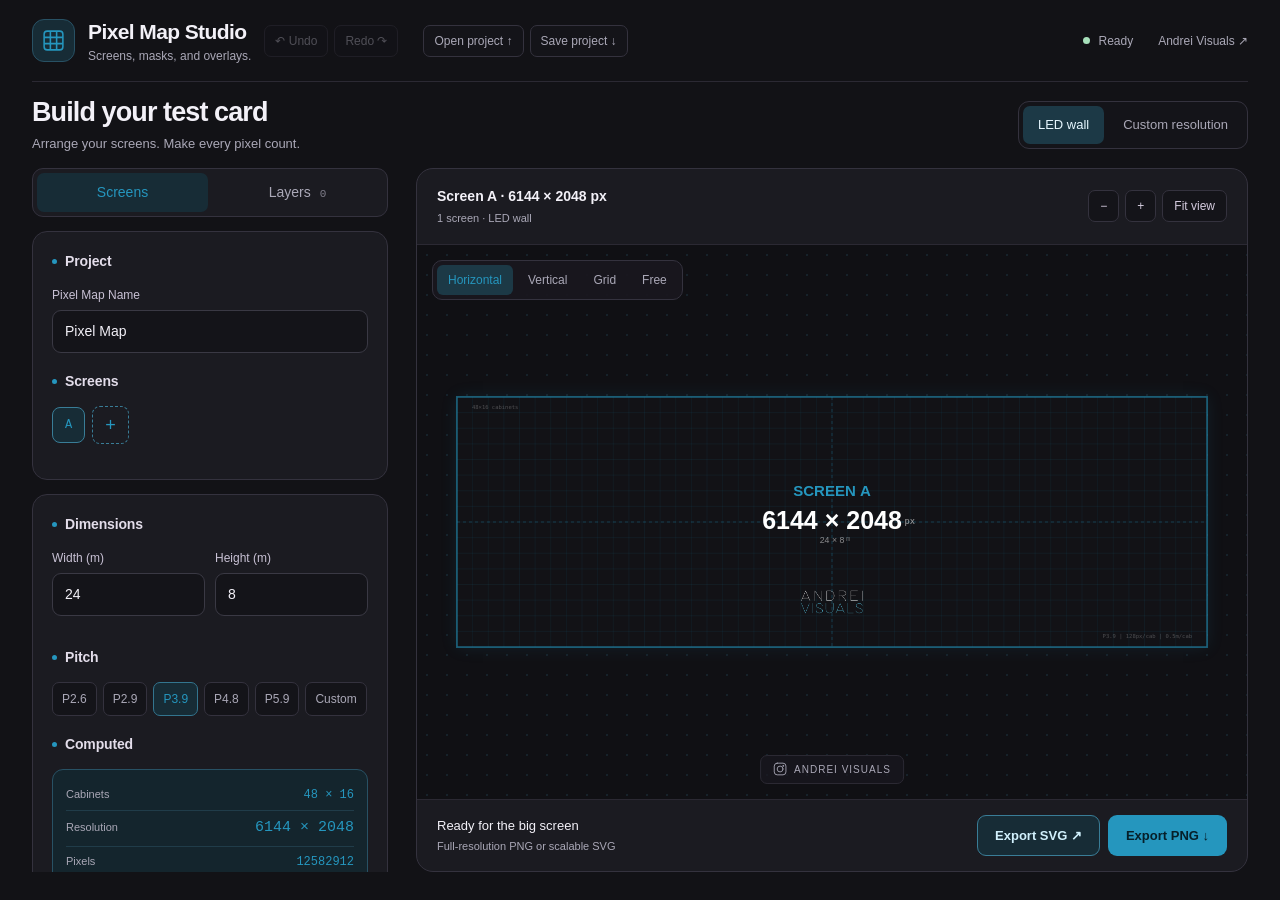
==== index.html @ 0f1ce31b "Publish Pixel Map Studio with overlays, undo, editable projects and mask controls" ====
<!DOCTYPE html>
<html lang="en">
<head>
<meta charset="UTF-8">
<meta name="viewport" content="width=device-width, initial-scale=1.0">
<meta name="color-scheme" content="dark">
<meta name="theme-color" content="#121216">
<meta name="description" content="Build LED-wall and custom-resolution pixel maps. Arrange screens and export full-resolution PNG and SVG test cards.">
<title>Pixel Map Studio</title>
<link rel="icon" type="image/svg+xml" href="data:image/svg+xml,%3Csvg xmlns='http://www.w3.org/2000/svg' viewBox='0 0 32 32'%3E%3Crect width='32' height='32' rx='6' fill='%230a0a12'/%3E%3Crect x='1' y='1' width='30' height='30' rx='5' fill='none' stroke='%232596be' stroke-width='1.5'/%3E%3Ctext x='16' y='21' text-anchor='middle' font-family='sans-serif' font-weight='700' font-size='14' fill='%232596be'%3EPM%3C/text%3E%3C/svg%3E">
<style>
:root{color-scheme:dark;--ink-0:#121216;--ink-1:#121216;--ink-2:#1b1b21;--ink-3:#141419;--ink-4:#26232e;--line:#34323e;--line-soft:#2b2933;--text-1:#f3f1f8;--text-2:#aaa8b7;--text-3:#8e899d;--accent:#2596be;--accent-dim:#397d97;--accent-glow:#172c36;--danger:#ffacae;--grid-line:#ffffff04;--ok:#a7e0bb;--warn:#ffbf9b;--sans:-apple-system,BlinkMacSystemFont,'Segoe UI',sans-serif;--mono:'SFMono-Regular',Consolas,'Liberation Mono',monospace;--r:9px;--text-muted:var(--text-2)}
*{margin:0;padding:0;box-sizing:border-box}body{background:var(--ink-1);color:var(--text-1);font:14px/1.5 var(--sans);height:100dvh;overflow:hidden}button,input,select{font:inherit}button{cursor:pointer}button,input,select{min-width:0;-webkit-tap-highlight-color:transparent}button:focus-visible,input:focus-visible,select:focus-visible,[role=button]:focus-visible,summary:focus-visible{outline:2px solid var(--accent);outline-offset:3px}input::placeholder{color:var(--text-3)}button{transition:background .15s,border-color .15s,color .15s}button:disabled{opacity:.4;cursor:not-allowed}
.app{max-width:1800px;margin:auto;display:grid;grid-template-columns:360px minmax(0,1fr);grid-template-rows:82px 86px minmax(0,1fr);height:100dvh;padding:0 32px 28px;gap:0 24px}.header{grid-column:1/-1;display:flex;align-items:center;gap:13px;border-bottom:1px solid var(--line-soft)}.header-icon{width:43px;height:43px;display:grid;place-items:center;border:1px solid #285164;border-radius:12px;background:var(--accent-glow);color:var(--accent)}.header-icon svg{width:25px;height:25px;fill:none;stroke:currentColor;stroke-width:1.5}.brand-name{font-size:21px;font-weight:650;letter-spacing:-.6px}.brand-caption{color:var(--text-2);font-size:12px}.status{display:flex;align-items:center;gap:8px;color:var(--text-2);font-size:12px;margin-left:auto}.led{width:7px;height:7px;border-radius:50%;background:var(--ok)}.status.busy .led{background:var(--warn)}.header-credit{color:var(--text-2);text-decoration:none;font-size:12px;margin-left:18px}.header-credit:hover{color:var(--accent)}
.page-heading{grid-column:1/-1;display:flex;align-items:center;justify-content:space-between;gap:20px}.page-heading h1{font-size:27px;font-weight:600;letter-spacing:-.9px;line-height:1.25;margin-bottom:4px}.page-heading p{color:var(--text-2);font-size:13px}.mode-tabs{display:flex;gap:4px;background:var(--ink-3);padding:4px;border:1px solid var(--line);border-radius:11px;flex-shrink:0}.mode-tab{border:0;border-radius:7px;padding:9px 15px;background:transparent;color:var(--text-2);font-size:13px}.mode-tab.active{background:#1c3946;color:#e6f7ff}.mode-tab:hover{color:var(--text-1)}
.controls{overflow:auto;min-height:0;scrollbar-width:thin;scrollbar-color:#285164 transparent;padding-right:4px}.control-card{background:var(--ink-2);border:1px solid var(--line);border-radius:15px;padding:19px;margin-bottom:14px}.section-title{font-size:14px;font-weight:600;letter-spacing:-.15px;margin-bottom:14px;color:#e3ddea;display:flex;align-items:center;gap:8px}.section-title::before{content:'';width:5px;height:5px;background:var(--accent);border-radius:50%}.control-card .section-title:not(:first-child){margin-top:18px}.divider{height:1px;background:var(--line-soft);margin:18px 0}.control-details{padding:0;overflow:hidden}.control-details summary{list-style:none;cursor:pointer;padding:17px 19px;display:flex;align-items:center;justify-content:space-between;gap:8px}.control-details summary::-webkit-details-marker{display:none}.control-details summary::after{content:'+';font-size:18px;color:var(--accent)}.control-details[open] summary::after{content:'−'}.control-details summary .section-title{margin:0}.detail-caption{display:block;font-size:11px;color:var(--text-2);font-weight:400;margin-top:4px}.detail-content{border-top:1px solid var(--line-soft);padding:18px 19px 8px}.form-group{margin-bottom:13px}.form-group label{display:block;font-size:12px;color:#c8c1d4;margin-bottom:6px}.form-row{display:grid;grid-template-columns:minmax(0,1fr) minmax(0,1fr);gap:10px}.form-row-3{display:grid;grid-template-columns:repeat(3,minmax(0,1fr));gap:8px}input,select{width:100%;padding:10px 12px;border:1px solid #3a3944;border-radius:var(--r);background:var(--ink-3);color:var(--text-1);outline:none;font-size:14px;user-select:text}input:hover,select:hover{border-color:#666070}input:focus,select:focus{border-color:var(--accent)}select{cursor:pointer}.pitch-presets{display:flex;flex-wrap:wrap;gap:6px;margin-bottom:13px}.pitch-btn{border:1px solid var(--line);background:var(--ink-3);color:var(--text-2);border-radius:7px;padding:7px 9px;font-size:12px}.pitch-btn.active{border-color:#33758f;background:var(--accent-glow);color:var(--accent)}.pitch-btn:hover{border-color:var(--accent-dim);color:var(--text-1)}.computed-values{background:#14252d;border:1px solid #285164;border-radius:11px;padding:10px 13px}.computed-row{display:flex;justify-content:space-between;gap:12px;padding:6px 0;align-items:baseline}.computed-row+.computed-row{border-top:1px solid #203c49}.computed-label{font-size:11px;color:var(--text-2)}.computed-value{font-family:var(--mono);font-size:12px;color:var(--accent);text-align:right;overflow-wrap:anywhere}.computed-row:nth-child(2) .computed-value{font-size:15px}
.screen-tabs{display:flex;flex-wrap:wrap;gap:7px;align-items:center;margin-bottom:16px}.screen-tab{display:flex;align-items:center;gap:10px;padding:8px 12px;background:var(--ink-3);border:1px solid var(--line);border-radius:8px;font-family:var(--mono);font-size:12px;color:var(--text-2);cursor:pointer}.screen-tab.active{background:var(--accent-glow);border-color:var(--accent-dim);color:var(--accent)}.screen-tab .tc{font-size:17px;color:var(--text-3);line-height:1;padding:0 2px}.screen-tab .tc:hover{color:var(--danger)}.add-btn{padding:9px 12px;line-height:1;border:1px dashed #397d97;border-radius:8px;background:transparent;color:var(--accent);font-size:18px}.add-btn:hover{background:var(--accent-glow)}.color-row{display:flex;gap:10px;align-items:center}.color-swatch{width:34px;height:34px;border:1px solid #397d97;border-radius:8px;cursor:pointer}.color-hex{font-family:var(--mono);font-size:12px;color:var(--text-2);padding:6px 10px;border:1px solid var(--line);border-radius:7px;cursor:pointer;background:var(--ink-3)}.color-swatch:hover,.color-hex:hover{border-color:var(--accent)}.cb{display:flex;gap:9px;align-items:center;margin-bottom:12px}.cb input[type=checkbox]{width:16px;height:16px;accent-color:var(--accent);cursor:pointer}.cb label,.cb span{font-size:13px;color:#d6cedf;cursor:pointer}.slider-row{display:flex;align-items:center;gap:10px;margin-bottom:14px}.slider-row label{font-size:11px;color:var(--text-2);min-width:70px;white-space:nowrap}.slider-row input[type=range]{flex:1;height:18px;padding:0;background:transparent;appearance:none;border:0;cursor:pointer;min-width:0;accent-color:var(--accent)}.slider-row input[type=range]::-webkit-slider-runnable-track{height:4px;background:#285164;border-radius:4px}.slider-row input[type=range]::-webkit-slider-thumb{appearance:none;width:14px;height:14px;border-radius:50%;background:var(--accent);margin-top:-5px}.slider-row input[type=range]::-moz-range-track{height:4px;background:#285164}.slider-row input[type=range]::-moz-range-thumb{border:0;background:var(--accent);width:14px;height:14px}.sv{font-family:var(--mono);color:var(--accent);font-size:11px;min-width:35px;text-align:right}.brand-toggle{display:flex;gap:3px;padding:4px;background:var(--ink-3);border:1px solid var(--line);border-radius:9px;margin-bottom:14px}.brand-toggle button{flex:1;border:0;border-radius:6px;padding:7px;background:transparent;color:var(--text-2);font-size:12px}.brand-toggle button.active{color:var(--accent);background:#1c3946}.logo-area{cursor:pointer;background:var(--ink-3);border:1px dashed #397d97;border-radius:10px;padding:18px;margin-bottom:10px;text-align:center}.logo-area:hover{border-color:var(--accent)}.logo-area.has{border-style:solid;padding:10px}.logo-area .prompt{color:var(--text-2);font-size:12px}.logo-area strong{color:var(--accent)}.logo-prev{display:flex;align-items:center;gap:10px}.logo-prev img{max-width:74px;max-height:40px;object-fit:contain;padding:4px;background:#182d36;border-radius:5px}.logo-prev .info{min-width:0;flex:1;text-align:left}.logo-prev .nm{font-size:11px;white-space:nowrap;overflow:hidden;text-overflow:ellipsis}.rm-btn{background:transparent;border:1px solid #60404c;border-radius:6px;color:var(--danger);padding:4px 8px}.btn-row{display:flex;gap:8px}.btn{display:inline-flex;align-items:center;justify-content:center;gap:8px;border:1px solid transparent;border-radius:9px;padding:10px 17px;font-size:13px;font-weight:600}.btn-p{background:var(--accent);color:#061f29}.btn-p:hover{background:#59b9dc}.btn-s{border-color:#397d97;color:#d1f0fc;background:#172c36}.btn-s:hover{border-color:var(--accent);background:#1e4150}
.workspace{min-width:0;min-height:0;display:grid;grid-template-rows:auto minmax(0,1fr) auto;background:var(--ink-2);border:1px solid var(--line);border-radius:17px;overflow:hidden}.workspace-top{padding:17px 20px;border-bottom:1px solid var(--line-soft);display:flex;align-items:center;justify-content:space-between;gap:12px}.workspace-title{font-size:14px;font-weight:600}.workspace-caption{font-size:11px;color:var(--text-2);margin-top:3px}.workspace-top .canvas-toolbar{display:flex;gap:6px}.canvas-toolbar button{border:1px solid var(--line);color:#d5ccdf;background:var(--ink-3);border-radius:7px;padding:6px 11px;font-size:12px;height:32px}.canvas-toolbar button:hover{border-color:var(--accent-dim);color:var(--accent)}.canvas-area{position:relative;overflow:hidden;background:#101014;min-height:0}.canvas-area::before{content:'';position:absolute;inset:0;background-image:radial-gradient(#2750634a .8px,transparent .8px);background-size:20px 20px;pointer-events:none}.canvas-area canvas{position:absolute;top:0;left:0}.layout-select{position:absolute;top:15px;left:15px;z-index:10;display:flex;gap:4px;padding:4px;background:#19171fed;border:1px solid var(--line);border-radius:10px}.layout-btn{border:0;border-radius:6px;padding:6px 11px;color:var(--text-2);background:transparent;font-size:12px;white-space:nowrap}.layout-btn.active{background:#1c3946;color:var(--accent)}.layout-btn:hover{color:var(--text-1)}.snap-row{position:absolute;top:66px;left:15px;right:15px;z-index:10;display:flex;align-items:center;gap:8px}.snap-btn{background:#182d36;border:1px solid #33758f}.snap-hint{font-size:10px;color:var(--text-2);background:#19171fde;padding:6px 9px;border:1px solid var(--line-soft);border-radius:6px}.screen-highlight{position:absolute;pointer-events:none;opacity:0;z-index:5;box-shadow:0 0 0 1px #2596be88,0 0 16px #2596be20}.screen-highlight.visible{opacity:1}.footer-credit{position:absolute;bottom:15px;left:50%;transform:translateX(-50%);display:flex;align-items:center;gap:7px;z-index:10;text-decoration:none;font-size:10px;letter-spacing:1px;color:var(--text-2);padding:6px 12px;background:#19171fbf;border:1px solid var(--line-soft);border-radius:7px;white-space:nowrap}.footer-credit:hover{color:var(--accent)}.workspace-bottom{border-top:1px solid var(--line-soft);padding:15px 20px;display:flex;justify-content:space-between;align-items:center;gap:15px}.export-label{font-size:13px;font-weight:500}.export-hint{font-size:11px;color:var(--text-2);margin-top:3px}.export-buttons{display:flex;gap:8px;flex-shrink:0}.toast{position:fixed;bottom:24px;left:50%;transform:translate(-50%,12px);background:#18343f;border:1px solid #397d97;color:var(--text-1);border-radius:10px;padding:12px 20px;opacity:0;pointer-events:none;z-index:200;font-size:13px;transition:opacity .2s,transform .2s}.toast.show{opacity:1;transform:translate(-50%,0)}
.cpicker-overlay{position:fixed;inset:0;z-index:999}.cpicker-popup{position:fixed;z-index:1000;width:244px;background:var(--ink-2);border:1px solid #397d97;border-radius:14px;padding:14px;box-shadow:0 16px 48px #0009}.cpicker-sv{width:212px;height:160px;position:relative;cursor:crosshair;margin-bottom:10px;border-radius:7px;overflow:hidden}.cpicker-sv-thumb{width:14px;height:14px;border-radius:50%;border:2px solid white;position:absolute;pointer-events:none;transform:translate(-50%,-50%);box-shadow:0 0 4px #0009}.cpicker-hue{width:212px;height:14px;position:relative;cursor:crosshair;margin-bottom:12px}.cpicker-hue-thumb{width:6px;height:18px;border-radius:3px;border:2px solid white;position:absolute;top:-2px;pointer-events:none;transform:translateX(-50%)}.cpicker-bottom{display:flex;gap:8px;align-items:center}.cpicker-preview{width:30px;height:30px;border-radius:7px;border:1px solid var(--line)}.cpicker-input{flex:1;font-family:var(--mono);font-size:12px;text-transform:uppercase}.cpicker-presets{display:flex;flex-wrap:wrap;gap:5px;margin-top:12px}.cpicker-ps{width:22px;height:22px;border-radius:5px;border:1px solid #ffffff20;cursor:pointer}.cpicker-ps:hover{outline:1px solid white}
@media(min-width:1500px){.app{grid-template-columns:390px minmax(0,1fr);gap:0 28px;padding:0 40px 32px}.control-card{padding:22px}.control-details{padding:0}.detail-content{padding:20px 22px 10px}.control-details summary{padding:18px 22px}}
@media(max-width:1050px){.app{padding:0 20px 20px;gap:0 18px;grid-template-columns:320px minmax(0,1fr)}.page-heading h1{font-size:24px}.page-heading p{font-size:12px}.header-credit{display:none}.workspace-bottom{flex-wrap:wrap}.export-buttons{width:100%}.export-buttons button{flex:1}.snap-hint{display:none}.layout-btn{padding:6px 9px;font-size:11px}.workspace-top{padding:15px}.workspace-caption{font-size:10px}.control-card{padding:16px}.control-details{padding:0}}
@media(max-width:760px){body{height:auto;overflow:auto}.app{height:auto;display:flex;flex-direction:column;padding:0 16px 22px;gap:18px}.header{min-height:78px;gap:11px}.brand-name{font-size:18px}.brand-caption{font-size:11px}.status{font-size:11px}.page-heading{align-items:flex-start;flex-direction:column;gap:16px}.page-heading h1{font-size:26px}.mode-tabs{width:100%}.mode-tab{flex:1;font-size:13px}.workspace{order:2;min-height:450px;grid-template-rows:auto 320px auto}.controls{order:3;overflow:visible;padding:0}.workspace-top{flex-wrap:wrap;gap:10px}.workspace-bottom{padding:14px;gap:10px}.workspace-caption{font-size:11px}.workspace-top .canvas-toolbar{margin-left:auto}.canvas-toolbar button{padding:5px 9px}.layout-select{left:10px;top:10px;max-width:calc(100% - 20px)}.layout-btn{padding:6px 10px}.snap-row{top:60px;left:10px}.footer-credit{font-size:9px;bottom:10px}.control-card{padding:20px}.control-details{padding:0}.detail-content{padding:18px 20px 8px}.control-details summary{padding:17px 20px}.export-label{font-size:12px}.export-hint{font-size:10px}.btn{font-size:12px;padding:10px 12px}}
@media(max-width:360px){.app{padding:0 10px 18px}.brand-name{font-size:16px}.status{font-size:10px}.layout-btn{padding:6px 7px}.workspace-top{padding:12px}.workspace-title{font-size:13px}.canvas-toolbar button{font-size:11px}.control-card{padding:17px}.control-details{padding:0}}
@media(prefers-reduced-motion:reduce){*{transition:none!important;animation:none!important}}

</style>
<link rel="stylesheet" href="studio.css">
</head>
<body>
<div class="app">
  <header class="header">
    <div class="header-icon" aria-hidden="true"><svg viewBox="0 0 24 24"><rect x="3" y="3" width="18" height="18" rx="3"/><path d="M9 3v18M15 3v18M3 9h18M3 15h18"/></svg></div>
    <div><div class="brand-name">Pixel Map Studio</div><div class="brand-caption">Screens, masks, and overlays.</div></div>
    <div class="status" id="sysStatus" role="status"><span class="led"></span><span id="sysStatusLabel">Ready</span></div>
    <a class="header-credit" href="https://www.instagram.com/andreivisuals/" target="_blank" rel="noopener">Andrei Visuals ↗</a>
  </header>
  <div class="page-heading">
    <div><h1>Build your test card</h1><p>Arrange your screens. Make every pixel count.</p></div>
    <div class="mode-tabs" aria-label="Map type">
      <button class="mode-tab active" id="modeLED" onclick="setMode('led')" aria-pressed="true">LED wall</button>
      <button class="mode-tab" id="modeCustom" onclick="setMode('custom')" aria-pressed="false">Custom resolution</button>
    </div>
  </div>
  <aside class="controls" aria-label="Design controls">
    <div class="edit-tabs" aria-label="Editing tools"><button id="editScreens" class="active" onclick="setEditor('screens')" aria-pressed="true">Screens</button><button id="editLayers" onclick="setEditor('layers')" aria-pressed="false">Layers <span id="layerCount">0</span></button></div>
    <div id="panel" aria-label="Screen settings"></div>
    <div id="layerPanel" hidden aria-label="Layer settings"></div>
  </aside>
  <section class="workspace" aria-label="Pixel map preview">
    <div class="workspace-top">
      <div><div class="workspace-title" id="workspaceTitle">Live preview</div><div class="workspace-caption" id="workspaceCount">1 screen · LED wall</div></div>
      <div class="canvas-toolbar" aria-label="Preview zoom">
        <button onclick="zoomOut()" aria-label="Zoom out">−</button><button onclick="zoomIn()" aria-label="Zoom in">+</button><button onclick="zoomFit()">Fit view</button>
      </div>
    </div>
  <div class="canvas-area" id="canvasArea">
    <div class="layout-select" id="ledLayoutSelect">
      <button class="layout-btn active" data-layout="horizontal" onclick="autoLayout('horizontal')">Horizontal</button>
      <button class="layout-btn" data-layout="vertical" onclick="autoLayout('vertical')">Vertical</button>
      <button class="layout-btn" data-layout="grid" onclick="autoLayout('grid')">Grid</button>
      <button class="layout-btn" data-layout="free" onclick="setFreeLayout()">Free</button>
    </div>
    <div class="layout-select" id="customLayoutSelect" style="display:none">
      <button class="layout-btn active" data-clayout="auto" onclick="cSetLayout('auto')">Auto</button>
      <button class="layout-btn" data-clayout="free" onclick="cSetLayout('free')">Free</button>
    </div>
    <div class="snap-row" id="snapRow" style="display:none">
      <button class="layout-btn snap-btn active" id="snapBtn" onclick="toggleSnap()" title="Snap to 0.5m grid (hold Shift to temporarily enable/disable)">Snap On</button>
      <span class="snap-hint" id="snapHint">Hold Shift to toggle snap | Right-drag to rotate (Shift: snap 45°)</span>
    </div>
    <canvas id="mainCanvas" aria-label="Pixel map workspace"></canvas>
    <div class="screen-highlight" id="screenHL"></div><div class="layer-highlight" id="layerHL" hidden></div>
    <a class="footer-credit" href="https://www.instagram.com/andreivisuals/" target="_blank" rel="noopener">
      <svg width="14" height="14" viewBox="0 0 24 24" fill="none" stroke="currentColor" stroke-width="1.5" stroke-linecap="round" stroke-linejoin="round"><rect x="2" y="2" width="20" height="20" rx="5"/><circle cx="12" cy="12" r="5"/><circle cx="17.5" cy="6.5" r="1.5" fill="currentColor" stroke="none"/></svg>
      ANDREI VISUALS
    </a>
  </div>
    <div class="workspace-bottom">
      <div><div class="export-label">Ready for the big screen</div><div class="export-hint">Full-resolution PNG or scalable SVG</div></div>
      <div class="export-buttons"><button class="btn btn-s" onclick="appMode==='led'?exportSVG():cExportSVG()">Export SVG ↗</button><button class="btn btn-p" onclick="appMode==='led'?exportPNG():cExportPNG()">Export PNG ↓</button></div>
    </div>
  </section>
</div>
<div class="toast" role="status" id="toast"></div>

<script>
const LABELS='ABCDEFGHIJKLMNOPQRSTUVWXYZ';
const DEFAULT_LOGO_URL='images/logo.png';
const PP={'2.6':{res:192,cab:.5},'2.9':{res:168,cab:.5},'3.9':{res:128,cab:.5},'4.8':{res:104,cab:.5},'5.9':{res:84,cab:.5}};

let appMode='led'; // 'led' or 'custom'
let pixelMapName='Pixel Map';
let defaultLogoImg=null;
// Preload default logo
let defaultLogoDataURL=null;
let logoLoaded=false;
(function(){
  const img=new Image();
  img.onload=function(){
    defaultLogoImg=img;
    logoLoaded=true;
    // Convert to dataURL for SVG export
    if(DEFAULT_LOGO_URL.startsWith('data:image/'))defaultLogoDataURL=DEFAULT_LOGO_URL;
    else{const c=document.createElement('canvas');
      c.width=img.naturalWidth;c.height=img.naturalHeight;
      c.getContext('2d').drawImage(img,0,0);
      try{defaultLogoDataURL=c.toDataURL('image/png');}catch(e){}
    }
    // Update any screens that were created before logo loaded
    screens.forEach(s=>{if(!s.logoImg&&s.brandMode==='logo'){s.logoImg=img;s.logoDataURL=defaultLogoDataURL||DEFAULT_LOGO_URL;}});
    customScreens.forEach(s=>{if(!s.logoImg&&s.brandMode==='logo'){s.logoImg=img;s.logoDataURL=defaultLogoDataURL||DEFAULT_LOGO_URL;}});
    redraw();
  };
  img.src=DEFAULT_LOGO_URL;
})();

// Custom resolution screens
function mkCustomScreen(i){
  return {
    id:Date.now()+i, resW:1920, resH:1080, name:LABELS[i]||'',
    bgColor:'#121216', accentColor:'#2596be', gridColor:'#2596be', crosshairColor:'#2596be', borderColor:'#2596be',
    resTextColor:'#ffffff', dimTextColor:'#ffffff',
    resTextOpacity:100, dimTextOpacity:50,
    gridOpacity:15, crosshairOpacity:30,
    gridDensity:16,
    showGrid:false, showBorder:true, showCrosshair:true,
    borderWidth:6, labelMode:'auto', screenLabel:LABELS[i]||'',
    brandName:'ANDREI VISUALS', brandMode:'logo',
    logoImg:defaultLogoImg, logoDataURL:defaultLogoDataURL||DEFAULT_LOGO_URL, logoFileName:'Default Logo', logoScale:15, logoX:50, logoY:82,
    posX:0, posY:0, rotation:0
  };
}
let customScreens=[mkCustomScreen(0)];
let customActiveIdx=0;

function mkScreen(i){
  return {
    id:Date.now()+i, widthM:24, heightM:8, pitchRes:128, cabinetSize:.5, pitchLabel:'P3.9',
    bgColor:"#121216", accentColor:"#2596be", gridColor:"#2596be", crosshairColor:"#2596be", borderColor:"#2596be",
    resTextColor:"#ffffff", dimTextColor:"#ffffff",
    resTextOpacity:100, dimTextOpacity:50, gridOpacity:15,
    showGrid:true, showBorder:true, showCrosshair:true,
    borderWidth:6, labelMode:'auto', screenLabel:LABELS[i]||'',
    brandName:'ANDREI VISUALS', brandMode:'logo',
    logoImg:defaultLogoImg, logoDataURL:defaultLogoDataURL||DEFAULT_LOGO_URL, logoFileName:'Default Logo', logoScale:15, logoX:50, logoY:82,
    // position on master canvas in METERS
    posX:0, posY:0, rotation:0
  };
}

let screens=[mkScreen(0)];
let activeIdx=0;
let layoutMode='horizontal';
let cLayoutMode='auto'; // custom tab: 'auto' | 'free'
let zoom=1, panX=40, panY=40;
let dragging=null, dragOff={x:0,y:0};
let isPanning=false, panStart={x:0,y:0}, panStartOff={x:0,y:0};
let snapEnabled=true;
let shiftHeld=false;
Object.defineProperty(window,'isSnapping',{get:()=>shiftHeld?!snapEnabled:snapEnabled});

document.addEventListener('keydown',e=>{
  if(e.key==='Shift'&&!shiftHeld){
    shiftHeld=true;
    updateSnapBtn();
  }
});
document.addEventListener('keyup',e=>{
  if(e.key==='Shift'){
    shiftHeld=false;
    updateSnapBtn();
  }
});

const S=()=>screens[activeIdx];
const gRes=(s)=>{const cw=Math.round(s.widthM/s.cabinetSize),ch=Math.round(s.heightM/s.cabinetSize);return{cabW:cw,cabH:ch,resW:cw*s.pitchRes,resH:ch*s.pitchRes};};
const gcd=(a,b)=>{a=Math.abs(Math.round(a));b=Math.abs(Math.round(b));while(b){[a,b]=[b,a%b];}return a;};
const hx=(hex,a)=>`rgba(${parseInt(hex.slice(1,3),16)},${parseInt(hex.slice(3,5),16)},${parseInt(hex.slice(5,7),16)},${a})`;
const esc=(s)=>s.replace(/&/g,'&amp;').replace(/</g,'&lt;').replace(/>/g,'&gt;').replace(/"/g,'&quot;');
const getLabel=(s,i)=>s.labelMode==='none'?'':s.labelMode==='custom'?s.screenLabel:LABELS[i]||'';

// Pixels per meter for canvas display
const PPM = 40; // 40px per meter at zoom=1

function autoLayout(mode){
  layoutMode=mode;
  document.querySelectorAll('#ledLayoutSelect .layout-btn').forEach(b=>b.classList.toggle('active',b.dataset.layout===mode));
  updateSnapRowVisibility();
  let x=0,y=0,maxH=0,col=0;
  const gap=0; // no gap between screens
  const cols=Math.ceil(Math.sqrt(screens.length));
  screens.forEach((s,i)=>{
    s.rotation=0; // Reset rotation in auto layouts
    if(mode==='horizontal'){s.posX=x;s.posY=0;x+=s.widthM+gap;}
    else if(mode==='vertical'){s.posX=0;s.posY=y;y+=s.heightM+gap;}
    else if(mode==='grid'){
      s.posX=x;s.posY=y;
      maxH=Math.max(maxH,s.heightM);
      col++;
      if(col>=cols){col=0;x=0;y+=maxH+gap;maxH=0;}
      else{x+=s.widthM+gap;}
    }
  });
  zoomFit();
  drawAll();
}

// ═══ SHARED GEOMETRY HELPERS (work for both LED and Custom screens) ═══
// Screen size in meters — LED screens use physical size, custom screens map px→m via PPM
function sDimsM(s){
  if(s.widthM!==undefined) return{w:s.widthM,h:s.heightM};
  return{w:s.resW/PPM,h:s.resH/PPM};
}

// Screen rect in canvas coordinates
function sRectCanvas(s){
  const d=sDimsM(s);
  const p=mToCanvas(s.posX,s.posY);
  return{x:p.x,y:p.y,w:d.w*PPM*zoom,h:d.h*PPM*zoom};
}

// Axis-aligned bounding box in meters, accounting for rotation
function getScreenBBox(s){
  const d=sDimsM(s);
  const cx=s.posX+d.w/2, cy=s.posY+d.h/2;
  const rad=(s.rotation||0)*Math.PI/180;
  const hw=d.w/2, hh=d.h/2;
  const corners=[[-hw,-hh],[hw,-hh],[hw,hh],[-hw,hh]];
  let minX=Infinity,minY=Infinity,maxX=-Infinity,maxY=-Infinity;
  corners.forEach(([lx,ly])=>{
    const rx=lx*Math.cos(rad)-ly*Math.sin(rad)+cx;
    const ry=lx*Math.sin(rad)+ly*Math.cos(rad)+cy;
    minX=Math.min(minX,rx);minY=Math.min(minY,ry);
    maxX=Math.max(maxX,rx);maxY=Math.max(maxY,ry);
  });
  return{minX,minY,maxX,maxY};
}

// Apply rotation transform around a rect's center on a 2d context
function applyRot(ctx,s,x,y,w,h){
  if(!s.rotation) return;
  const rcx=x+w/2, rcy=y+h/2;
  ctx.translate(rcx,rcy);
  ctx.rotate(s.rotation*Math.PI/180);
  ctx.translate(-rcx,-rcy);
}

// Active screen list + free-mode check for the current app mode
function curList(){return appMode==='custom'?customScreens:screens;}
function isFreeMode(){return appMode==='custom'?cLayoutMode==='free':layoutMode==='free';}

// Edge snapping: magnetically align a dragged screen to other screens' edges,
// so stacked/adjacent screens sit flush with zero gap. Falls back to grid snap.
// Custom mode grid = whole pixels; LED grid = 0.5m.
function edgeSnap(s,x,y,list,dragIdx){
  const d=sDimsM(s);
  const thresh=10/(PPM*zoom); // ~10 canvas px magnet range, in meters
  let bestX=null,bestY=null,bdx=thresh,bdy=thresh;
  list.forEach((o,i)=>{
    if(i===dragIdx)return;
    const od=sDimsM(o);
    // Candidate X positions: flush right-of, flush left-of, left-aligned, right-aligned
    [o.posX+od.w, o.posX-d.w, o.posX, o.posX+od.w-d.w].forEach(cx=>{
      const dist=Math.abs(x-cx);
      if(dist<bdx){bdx=dist;bestX=cx;}
    });
    // Candidate Y positions: flush below, flush above, top-aligned, bottom-aligned
    [o.posY+od.h, o.posY-d.h, o.posY, o.posY+od.h-d.h].forEach(cy=>{
      const dist=Math.abs(y-cy);
      if(dist<bdy){bdy=dist;bestY=cy;}
    });
  });
  // Grid fallback where no edge captured
  if(bestX===null)bestX=appMode==='custom'?Math.round(x*PPM)/PPM:Math.round(x*2)/2;
  if(bestY===null)bestY=appMode==='custom'?Math.round(y*PPM)/PPM:Math.round(y*2)/2;
  return{x:bestX,y:bestY};
}

function setFreeLayout(){
  layoutMode='free';
  document.querySelectorAll('#ledLayoutSelect .layout-btn').forEach(b=>b.classList.toggle('active',b.dataset.layout==='free'));
  updateSnapRowVisibility();
}

function toggleSnap(){
  snapEnabled=!snapEnabled;
  updateSnapBtn();
}
function updateSnapBtn(){
  const btn=document.getElementById('snapBtn');
  const effective=isSnapping;
  if(btn){
    btn.classList.toggle('active',effective);
    btn.textContent=effective?'Snap On':'Snap Off';
  }
  const hint=document.getElementById('snapHint');
  if(hint) hint.textContent=shiftHeld?'⇧ Shift held — snap position + rotation':'Hold Shift to toggle snap | Right-drag to rotate';
}

// ─── CONTROLS ───
function renderPanel(){
  const s=S();
  const{cabW,cabH,resW,resH}=gRes(s);
  const g=gcd(resW,resH);
  let h='';

  // Pixel Map Name
  h+=`<div class="section-title">Project</div>`;
  h+=`<div class="form-group"><label>Pixel Map Name</label><input type="text" id="iMapName" value="${esc(pixelMapName)}" placeholder="Pixel Map"></div>`;

  // Tabs
  h+=`<div class="section-title">Screens</div><div class="screen-tabs">`;
  screens.forEach((sc,i)=>{
    const lab=getLabel(sc,i)||`#${i+1}`;
    h+=`<div class="screen-tab ${i===activeIdx?'active':''}" onclick="switchScreen(${i})"><span>${lab}</span>${screens.length>1?`<span class="tc" onclick="event.stopPropagation();removeScreen(${i})">×</span>`:''}</div>`;
  });
  h+=`<button class="add-btn" onclick="addScreen()">+</button></div>`;

  // Dims
  h+=`<div class="section-title">Dimensions</div>`;
  h+=`<div class="form-row"><div class="form-group"><label>Width (m)</label><input type="text" id="iW" value="${s.widthM}" inputmode="decimal"></div><div class="form-group"><label>Height (m)</label><input type="text" id="iH" value="${s.heightM}" inputmode="decimal"></div></div>`;
  h+=`<div class="dim-error" id="dimError" style="display:none;color:#ff6b6b;font-size:10px;margin-top:4px;padding:6px 8px;background:rgba(255,107,107,.08);border:1px solid rgba(255,107,107,.2);border-radius:5px;"></div>`;

  // Pitch
  h+=`<div class="section-title">Pitch</div><div class="pitch-presets">`;
  Object.keys(PP).forEach(k=>{h+=`<button class="pitch-btn ${s.pitchLabel==='P'+k?'active':''}" onclick="setPitch('${k}')">P${k}</button>`;});
  h+=`<button class="pitch-btn ${s.pitchLabel==='Custom'?'active':''}" onclick="setPitch('custom')">Custom</button></div>`;
  if(s.pitchLabel==='Custom') h+=`<div class="form-row"><div class="form-group"><label>Cab Res (px)</label><input type="number" id="iCR" value="${s.pitchRes}" min="1"></div><div class="form-group"><label>Cab Size (m)</label><input type="number" id="iCS" value="${s.cabinetSize}" step="0.01" min="0.1"></div></div>`;

  // Computed
  h+=`<div class="divider"></div><div class="section-title">Computed</div><div class="computed-values">
    <div class="computed-row"><span class="computed-label">Cabinets</span><span class="computed-value">${cabW} × ${cabH}</span></div>
    <div class="computed-row"><span class="computed-label">Resolution</span><span class="computed-value">${resW} × ${resH}</span></div>
    <div class="computed-row"><span class="computed-label">Pixels</span><span class="computed-value">${(resW*resH)}</span></div>
    <div class="computed-row"><span class="computed-label">Ratio</span><span class="computed-value">${resW/g}:${resH/g}</span></div></div>`;

  // Colors
  h+=`<div class="divider"></div><div class="section-title">Colors</div>`;
  h+=colorPicker('Background','bgColor',s.bgColor);
  h+=colorPicker('Accent','accentColor',s.accentColor);
  h+=colorPicker('Border','borderColor',s.borderColor);
  h+=colorPicker('Grid','gridColor',s.gridColor);
  h+=colorPicker('Crosshair','crosshairColor',s.crosshairColor);

  // Text
  h+=`<div class="divider"></div><div class="section-title">Text</div>`;
  h+=colorPicker('Resolution Color','resTextColor',s.resTextColor);
  h+=slider('Res Opacity','iResOp',0,100,s.resTextOpacity,'%');
  h+=colorPicker('Dimensions Color','dimTextColor',s.dimTextColor);
  h+=slider('Dim Opacity','iDimOp',0,100,s.dimTextOpacity,'%');

  // Appearance
  h+=`<div class="divider"></div><div class="section-title">Elements</div>`;
  h+=`<div class="form-group"><label>Screen Label</label><select id="iLabel">
    <option value="auto" ${s.labelMode==='auto'?'selected':''}>Auto (A, B, C...)</option>
    <option value="custom" ${s.labelMode==='custom'?'selected':''}>Custom</option>
    <option value="none" ${s.labelMode==='none'?'selected':''}>None</option></select></div>`;
  if(s.labelMode==='custom') h+=`<div class="form-group"><label>Custom Label</label><input type="text" id="iLabelTxt" value="${esc(s.screenLabel)}" maxlength="10"></div>`;

  h+=`<div class="cb"><input type="checkbox" id="iGrid" ${s.showGrid?'checked':''}><span>Grid</span></div>`;
  if(s.showGrid) h+=slider('Grid Opacity','iGridOp',1,100,s.gridOpacity,'%');
  h+=`<div class="cb"><input type="checkbox" id="iBorder" ${s.showBorder?'checked':''}><span>Border</span></div>`;
  if(s.showBorder) h+=slider('Border W','iBW',1,40,s.borderWidth,'px');
  h+=`<div class="cb"><input type="checkbox" id="iCross" ${s.showCrosshair?'checked':''}><span>Crosshair</span></div>`;

  // Show rotation info in free mode (read-only)
  if(layoutMode==='free'&&s.rotation){
    h+=`<div style="font-size:10px;color:var(--text-muted);margin-top:4px;font-family:Consolas,monospace">Rotation: ${s.rotation}° <span style="opacity:.5">(right-drag to rotate)</span></div>`;
  }

  // Branding
  h+=`<div class="divider"></div><div class="section-title">Branding</div>`;
  h+=`<div class="brand-toggle">
    <button class="${s.brandMode==='text'?'active':''}" onclick="setBM('text')">Text</button>
    <button class="${s.brandMode==='logo'?'active':''}" onclick="setBM('logo')">Logo</button>
    <button class="${s.brandMode==='both'?'active':''}" onclick="setBM('both')">Both</button>
    <button class="${s.brandMode==='none'?'active':''}" onclick="setBM('none')">None</button></div>`;

  if(s.brandMode==='text'||s.brandMode==='both')
    h+=`<div class="form-group"><label>Brand Name</label><input type="text" id="iBrand" value="${esc(s.brandName)}" placeholder="Company"></div>`;

  if(s.brandMode==='logo'||s.brandMode==='both'){
    h+=`<div class="form-group"><label>Logo</label>
      <div class="logo-area ${s.logoImg?'has':''}" id="logoArea">
        <div class="prompt" style="${s.logoImg?'display:none':''}">Drop or <strong>click</strong> to upload</div>
        <div class="logo-prev" style="${s.logoImg?'display:flex':'display:none'}" id="logoPrev">
          <img id="logoImg" src="${s.logoDataURL||''}" alt="">
          <div class="info"><div class="nm">${s.logoFileName||''}</div></div>
          <button class="rm-btn" onclick="event.stopPropagation();rmLogo()">×</button>
        </div>
      </div>
      <input type="file" id="logoFile" accept="image/*" style="display:none"></div>`;
    if(s.logoImg){
      h+=slider('Scale','iLS',5,60,s.logoScale,'%');
      h+=slider('Logo X','iLX',0,100,s.logoX,'%');
      h+=slider('Logo Y','iLY',10,95,s.logoY,'%');
    }
  }

  // Export
  h+=`<div class="divider"></div><div class="section-title">Export</div>`;
  h+=`<div class="btn-row"><button class="btn btn-p" onclick="exportPNG()">⬇ PNG</button><button class="btn btn-s" onclick="exportSVG()">⬇ SVG</button></div>`;

  document.getElementById('panel').innerHTML=h;
  enhancePanel();
  bind();
}

function colorPicker(label,id,val){
  return `<div class="form-group"><label>${label}</label><div class="color-row"><div class="color-swatch" id="${id}Swatch" style="background:${val}" onclick="openPicker('${id}',this)"></div><span class="color-hex" id="${id}Hex" onclick="openPicker('${id}',document.getElementById('${id}Swatch'))">${val}</span></div></div>`;
}

function slider(label,id,min,max,val,unit){
  return `<div class="slider-row"><label>${label}</label><input type="range" id="${id}" min="${min}" max="${max}" value="${val}"><span class="sv" id="${id}V">${val}${unit}</span></div>`;
}

function validateDim(el, which){
  const s=S();
  const val=parseFloat(el.value);
  const errEl=document.getElementById('dimError');
  if(isNaN(val)||val<=0){
    errEl.style.display='block';errEl.textContent='Please enter a valid positive number.';
    el.style.borderColor='#ff6b6b';
    return;
  }
  const remainder=Math.abs((val*10)%5);
  if(remainder>0.01&&remainder<4.99){
    errEl.style.display='block';errEl.textContent=`Size must be in 0.5m steps (e.g. ${Math.floor(val*2)/2} or ${Math.ceil(val*2)/2})`;
    el.style.borderColor='#ff6b6b';
    return;
  }
  errEl.style.display='none';
  el.style.borderColor='';
  if(which==='width') s.widthM=val; else s.heightM=val;
  if(layoutMode!=='free')autoLayout(layoutMode); else drawAll();
  // Update computed values without full re-render to keep focus
  const{cabW,cabH,resW,resH}=gRes(s);
  const g=gcd(resW,resH);
  const cv=document.querySelector('.computed-values');
  if(cv) cv.innerHTML=`
    <div class="computed-row"><span class="computed-label">Cabinets</span><span class="computed-value">${cabW} × ${cabH}</span></div>
    <div class="computed-row"><span class="computed-label">Resolution</span><span class="computed-value">${resW} × ${resH}</span></div>
    <div class="computed-row"><span class="computed-label">Pixels</span><span class="computed-value">${(resW*resH)}</span></div>
    <div class="computed-row"><span class="computed-label">Ratio</span><span class="computed-value">${resW/g}:${resH/g}</span></div>`;
}

function bind(){
  const s=S();
  const on=(id,ev,fn)=>{const el=document.getElementById(id);if(el)el.addEventListener(ev,fn);};

  on('iMapName','input',e=>{pixelMapName=e.target.value||'Pixel Map';});
  on('iW','input',e=>{validateDim(e.target,'width');});
  on('iH','input',e=>{validateDim(e.target,'height');});
  on('iCR','input',e=>{s.pitchRes=parseInt(e.target.value)||128;renderPanel();drawAll();});
  on('iCS','input',e=>{s.cabinetSize=parseFloat(e.target.value)||.5;renderPanel();drawAll();});

  // Colors handled by custom picker

  // Text opacity
  on('iResOp','input',e=>{s.resTextOpacity=parseInt(e.target.value);document.getElementById('iResOpV').textContent=e.target.value+'%';drawAll();});
  on('iDimOp','input',e=>{s.dimTextOpacity=parseInt(e.target.value);document.getElementById('iDimOpV').textContent=e.target.value+'%';drawAll();});

  on('iGrid','change',e=>{s.showGrid=e.target.checked;renderPanel();drawAll();});
  on('iGridOp','input',e=>{s.gridOpacity=parseInt(e.target.value);document.getElementById('iGridOpV').textContent=e.target.value+'%';drawAll();});
  on('iBorder','change',e=>{s.showBorder=e.target.checked;renderPanel();drawAll();});
  on('iCross','change',e=>{s.showCrosshair=e.target.checked;drawAll();});
  on('iBW','input',e=>{s.borderWidth=parseInt(e.target.value);document.getElementById('iBWV').textContent=e.target.value+'px';drawAll();});

  on('iLabel','change',e=>{s.labelMode=e.target.value;if(e.target.value==='custom')s.screenLabel='A';renderPanel();drawAll();});
  on('iLabelTxt','input',e=>{s.screenLabel=e.target.value||'A';drawAll();});
  on('iBrand','input',e=>{s.brandName=e.target.value;drawAll();});

  on('iLS','input',e=>{s.logoScale=parseInt(e.target.value);document.getElementById('iLSV').textContent=e.target.value+'%';drawAll();});
  on('iLX','input',e=>{s.logoX=parseInt(e.target.value);document.getElementById('iLXV').textContent=e.target.value+'%';drawAll();});
  on('iLY','input',e=>{s.logoY=parseInt(e.target.value);document.getElementById('iLYV').textContent=e.target.value+'%';drawAll();});

  const la=document.getElementById('logoArea'), lf=document.getElementById('logoFile');
  if(la){
    la.onclick=()=>lf?.click();
    la.addEventListener('dragover',e=>{e.preventDefault();la.style.borderColor='var(--accent)';});
    la.addEventListener('dragleave',()=>la.style.borderColor='');
    la.addEventListener('drop',e=>{e.preventDefault();la.style.borderColor='';const f=e.dataTransfer.files[0];if(f&&f.type.startsWith('image/'))loadLogo(f);});
  }
  if(lf) lf.onchange=e=>{if(e.target.files[0])loadLogo(e.target.files[0]);};
}

function loadLogo(file){
  const s=S(), r=new FileReader();
  r.onload=function(e){
    const img=new Image();
    img.onload=function(){s.logoImg=img;s.logoDataURL=e.target.result;s.logoFileName=file.name;renderPanel();drawAll();commitHistory();};
    img.src=e.target.result;
  };
  r.readAsDataURL(file);
}
function rmLogo(){const s=S();s.logoImg=null;s.logoDataURL=null;s.logoFileName='';renderPanel();drawAll();}
function setPitch(k){const s=S();if(k==='custom'){s.pitchLabel='Custom';}else{s.pitchRes=PP[k].res;s.cabinetSize=PP[k].cab;s.pitchLabel='P'+k;}if(layoutMode!=='free')autoLayout(layoutMode);renderPanel();drawAll();}
function setBM(m){S().brandMode=m;renderPanel();drawAll();}
function switchScreen(i){activeIdx=i;renderPanel();drawAll();}
function addScreen(){const ns=mkScreen(screens.length);screens.push(ns);activeIdx=screens.length-1;if(layoutMode!=='free')autoLayout(layoutMode);renderPanel();drawAll();}
function removeScreen(i){if(screens.length<=1)return;screens.splice(i,1);if(activeIdx>=screens.length)activeIdx=screens.length-1;if(layoutMode!=='free')autoLayout(layoutMode);renderPanel();drawAll();}

// ─── CANVAS ───
const canvas=document.getElementById('mainCanvas');
const ctx=canvas.getContext('2d');
const area=document.getElementById('canvasArea');

function resizeCanvas(){
  canvas.width=area.clientWidth;
  canvas.height=area.clientHeight;
  if(appMode==='custom') drawCustomAll(); else drawAll();
}
window.addEventListener('resize',resizeCanvas);

function mToCanvas(mx,my){return{x:mx*PPM*zoom+panX,y:my*PPM*zoom+panY};}
function canvasToM(cx,cy){return{x:(cx-panX)/(PPM*zoom),y:(cy-panY)/(PPM*zoom)};}

function drawAll(){
  ctx.clearRect(0,0,canvas.width,canvas.height);
  screens.forEach((s,i)=>drawScreen(s,i));
  // Total resolution overlay when multiple screens
  if(screens.length>1){
    let allMinX=Infinity,allMinY=Infinity,allMaxX=-Infinity,allMaxY=-Infinity;
    screens.forEach(s=>{
      const bb=getScreenBBox(s);
      allMinX=Math.min(allMinX,bb.minX);allMinY=Math.min(allMinY,bb.minY);
      allMaxX=Math.max(allMaxX,bb.maxX);allMaxY=Math.max(allMaxY,bb.maxY);
    });
    const refDensity=gRes(screens[0]).resW/screens[0].widthM;
    const totalResX=Math.round((allMaxX-allMinX)*refDensity);
    const totalResY=Math.round((allMaxY-allMinY)*refDensity);
    // Draw inside first screen (rotated with it)
    const fs0=screens[0];
    const p=mToCanvas(fs0.posX,fs0.posY);
    const w=fs0.widthM*PPM*zoom, h=fs0.heightM*PPM*zoom;
    const is=Math.min(w,h)*.022;
    if(is>3){
      ctx.save();
      if(fs0.rotation){
        const rcx=p.x+w/2, rcy=p.y+h/2;
        ctx.translate(rcx,rcy);
        ctx.rotate(fs0.rotation*Math.PI/180);
        ctx.translate(-rcx,-rcy);
      }
      ctx.font=`${is}px Consolas,monospace`;
      ctx.fillStyle=hx('#ffffff',.25);
      ctx.textAlign='left';ctx.textBaseline='top';
      ctx.textAlign='right';
      ctx.fillText(`Total ${totalResX} × ${totalResY} px`,p.x+w*.98,p.y+h*.03);
      ctx.restore();
    }
  }
  updateHighlight();
  updateWorkspaceReadout();
}

function drawScreen(s,idx){
  const{cabW,cabH,resW,resH}=gRes(s);
  const p=mToCanvas(s.posX,s.posY);
  const w=s.widthM*PPM*zoom, h=s.heightM*PPM*zoom;
  const sx=w/resW, sy=h/resH;

  ctx.save();
  applyRot(ctx,s,p.x,p.y,w,h);

  // BG
  ctx.fillStyle=s.bgColor;
  ctx.fillRect(p.x,p.y,w,h);

  // Grid
  if(s.showGrid){
    ctx.strokeStyle=hx(s.gridColor,s.gridOpacity/100);
    ctx.lineWidth=Math.max(.5,sx*1.5);
    for(let i=0;i<=cabW;i++){const x=p.x+i*s.pitchRes*sx;ctx.beginPath();ctx.moveTo(x,p.y);ctx.lineTo(x,p.y+h);ctx.stroke();}
    for(let j=0;j<=cabH;j++){const y=p.y+j*s.pitchRes*sy;ctx.beginPath();ctx.moveTo(p.x,y);ctx.lineTo(p.x+w,y);ctx.stroke();}
  }

  // Border
  if(s.showBorder){
    const bw=s.borderWidth*sx;
    ctx.strokeStyle=hx(s.borderColor,.6);
    ctx.lineWidth=bw;
    ctx.strokeRect(p.x+bw/2,p.y+bw/2,w-bw,h-bw);
  }

  // Crosshair — dashed lines only
  if(s.showCrosshair){
    const cx=p.x+w/2,cy=p.y+h/2;
    ctx.strokeStyle=hx(s.crosshairColor,.3);
    ctx.lineWidth=Math.max(1,sx*2);
    ctx.setLineDash([Math.max(3,sx*6),Math.max(3,sx*6)]);
    ctx.beginPath();ctx.moveTo(cx,p.y);ctx.lineTo(cx,p.y+h);ctx.stroke();
    ctx.beginPath();ctx.moveTo(p.x,cy);ctx.lineTo(p.x+w,cy);ctx.stroke();
    ctx.setLineDash([]);
  }

  // Text
  const label=getLabel(s,idx);
  const cx=p.x+w/2, cy=p.y+h/2;

  if(label){
    const ls=Math.min(w,h)*.06;
    ctx.font=`600 ${ls}px Arial,sans-serif`;
    ctx.fillStyle=s.accentColor;ctx.textAlign='center';ctx.textBaseline='middle';
    ctx.fillText(`SCREEN ${label}`,cx,cy-Math.min(w,h)*.12);
  }

  const rts=Math.min(w,h)*.10;
  ctx.font=`600 ${rts}px Arial,sans-serif`;
  ctx.fillStyle=hx(s.resTextColor,s.resTextOpacity/100);ctx.textAlign='center';ctx.textBaseline='middle';
  const rt=`${resW} × ${resH}`;
  const ty=cy;
  ctx.fillText(rt,cx,ty);

  const pxs=rts*.35;
  const rm=ctx.measureText(rt);
  ctx.font=`${pxs}px Consolas,monospace`;
  ctx.fillStyle=hx(s.resTextColor,s.resTextOpacity/100*.6);ctx.textAlign='left';ctx.textBaseline='middle';
  ctx.fillText('px',cx+rm.width/2+pxs*.3,ty);

  const ds=Math.min(w,h)*.035;
  ctx.font=`${ds}px Arial,sans-serif`;
  ctx.fillStyle=hx(s.dimTextColor,s.dimTextOpacity/100);ctx.textAlign='center';ctx.textBaseline='top';
  const dt=`${s.widthM} × ${s.heightM}`;
  ctx.fillText(dt,cx,ty+rts*.55);
  const dm=ctx.measureText(dt);
  ctx.font=`${ds*.8}px Consolas,monospace`;
  ctx.fillStyle=hx(s.dimTextColor,s.dimTextOpacity/100*.7);ctx.textAlign='left';
  ctx.fillText('m',cx+dm.width/2+ds*.2,ty+rts*.55);

  // Branding
  const showText=s.brandMode==='text'||s.brandMode==='both';
  const showLogo=(s.brandMode==='logo'||s.brandMode==='both')&&s.logoImg;

  const logoAnchorX=p.x+w*(s.logoX/100);
  const logoAnchorY=p.y+h*(s.logoY/100);

  if(showLogo){
    const lh=h*(s.logoScale/100);
    const lr=s.logoImg.naturalWidth/s.logoImg.naturalHeight;
    const lw=lh*lr;
    ctx.drawImage(s.logoImg,logoAnchorX-lw/2,logoAnchorY-lh/2,lw,lh);
    if(showText&&s.brandName){
      const bs=Math.min(w,h)*.025;
      ctx.font=`${bs}px Arial,sans-serif`;
      ctx.fillStyle=hx('#ffffff',.4);ctx.textAlign='center';ctx.textBaseline='top';
      ctx.fillText(s.brandName,logoAnchorX,logoAnchorY+lh/2+bs*.4);
    }
  } else if(showText&&s.brandName){
    const brandY=p.y+h*.82;
    const bs=Math.min(w,h)*.04;
    const words=s.brandName.split(' ');
    ctx.textAlign='center';ctx.textBaseline='middle';
    if(words.length>=2){
      const l1=words.slice(0,Math.ceil(words.length/2)).join(' ');
      const l2=words.slice(Math.ceil(words.length/2)).join(' ');
      ctx.font=`${bs}px Arial,sans-serif`;
      ctx.fillStyle=hx('#ffffff',.5);ctx.fillText(l1,cx,brandY);
      ctx.fillStyle=hx('#ffffff',.35);ctx.fillText(l2,cx,brandY+bs*1.4);
    } else {
      ctx.font=`${bs}px Arial,sans-serif`;
      ctx.fillStyle=hx('#ffffff',.5);ctx.fillText(s.brandName,cx,brandY);
    }
  }

  // Info
  const is=Math.min(w,h)*.022;
  ctx.font=`${is}px Consolas,monospace`;ctx.fillStyle=hx('#ffffff',.25);
  ctx.textAlign='right';ctx.textBaseline='bottom';
  ctx.fillText(`${s.pitchLabel} | ${s.pitchRes}px/cab | ${s.cabinetSize}m/cab`,p.x+w*.98,p.y+h*.97);
  ctx.textAlign='left';ctx.textBaseline='top';
  ctx.fillText(`${cabW}×${cabH} cabinets`,p.x+w*.02,p.y+h*.03);

  ctx.restore();
}

function corner(ctx,x,y,sz,dx,dy){ctx.beginPath();ctx.moveTo(x+dx*sz,y);ctx.lineTo(x,y);ctx.lineTo(x,y+dy*sz);ctx.stroke();}

function updateHighlight(){
  const s=S();
  const hl=document.getElementById('screenHL');
  const r=sRectCanvas(s);
  hl.style.left=r.x+'px';hl.style.top=r.y+'px';hl.style.width=r.w+'px';hl.style.height=r.h+'px';
  hl.style.transformOrigin='center center';
  hl.style.transform=s.rotation?`rotate(${s.rotation}deg)`:'none';
  hl.classList.add('visible');
  updateWorkspaceReadout();
}

// ─── INTERACTION ───
// Hit test for rotated rectangle: rotate point back to screen-local coords
function hitTestScreen(s,mx,my){
  const r=sRectCanvas(s);
  const rcx=r.x+r.w/2, rcy=r.y+r.h/2;
  const rad=-(s.rotation||0)*Math.PI/180;
  const dx=mx-rcx, dy=my-rcy;
  const lx=dx*Math.cos(rad)-dy*Math.sin(rad)+rcx;
  const ly=dx*Math.sin(rad)+dy*Math.cos(rad)+rcy;
  return lx>=r.x&&lx<=r.x+r.w&&ly>=r.y&&ly<=r.y+r.h;
}

let rotating=null, rotStartAngle=0, rotStartRot=0;

// Block right-click context menu everywhere (capture phase + return false for Shift+right-click)
document.addEventListener('contextmenu',e=>{e.preventDefault();e.stopPropagation();e.stopImmediatePropagation();return false;},true);
window.oncontextmenu=()=>false;

// Select screen i in the current mode's panel
function selectScreen(i){
  if(appMode==='custom'){customActiveIdx=i;renderCustomPanel();}
  else{activeIdx=i;renderPanel();}
}

canvas.addEventListener('mousedown',e=>{
  e.preventDefault();
  const rect=canvas.getBoundingClientRect();
  const mx=e.clientX-rect.left, my=e.clientY-rect.top;
  const list=curList();

  // Right-click: start rotation (free mode only)
  if(e.button===2){
    if(isFreeMode()){
      for(let i=list.length-1;i>=0;i--){
        const s=list[i];
        if(hitTestScreen(s,mx,my)){
          const r=sRectCanvas(s);
          rotating=i;
          selectScreen(i);
          rotStartAngle=Math.atan2(my-(r.y+r.h/2),mx-(r.x+r.w/2))*180/Math.PI;
          rotStartRot=s.rotation||0;
          redraw();
          return;
        }
      }
    }
    return;
  }

  // Left-click: select / drag
  if(e.button===0){
    for(let i=list.length-1;i>=0;i--){
      const s=list[i];
      if(hitTestScreen(s,mx,my)){
        const r=sRectCanvas(s);
        selectScreen(i);
        if(isFreeMode()){
          dragging=i;
          dragOff={x:mx-r.x,y:my-r.y};
        }
        redraw();
        return;
      }
    }
    // Pan
    isPanning=true;
    panStart={x:e.clientX,y:e.clientY};
    panStartOff={x:panX,y:panY};
  }
});

const SNAP_ANGLES=[0,45,90,135,180,-180,-135,-90,-45];

// Use document-level mousemove/mouseup so rotation works even if cursor leaves canvas
document.addEventListener('mousemove',e=>{
  const rect=canvas.getBoundingClientRect();
  const mx=e.clientX-rect.left, my=e.clientY-rect.top;
  const list=curList();

  if(rotating===null&&dragging===null&&!isPanning){
    // Hover cursor only
    if(mx>=0&&mx<=rect.width&&my>=0&&my<=rect.height){
      let onScreen=false;
      for(let i=list.length-1;i>=0;i--){
        if(hitTestScreen(list[i],mx,my)){onScreen=true;break;}
      }
      canvas.style.cursor=onScreen?(isFreeMode()?'grab':'pointer'):'move';
    }
    return;
  }

  if(rotating!==null){
    e.preventDefault();
    const s=list[rotating];
    const r=sRectCanvas(s);
    const curAngle=Math.atan2(my-(r.y+r.h/2),mx-(r.x+r.w/2))*180/Math.PI;
    let newRot=rotStartRot+(curAngle-rotStartAngle);
    while(newRot>180) newRot-=360;
    while(newRot<-180) newRot+=360;
    if(shiftHeld){ // snap to 45° increments
      let closest=0, minDist=Infinity;
      SNAP_ANGLES.forEach(a=>{let d=Math.abs(newRot-a);if(d>180)d=360-d;if(d<minDist){minDist=d;closest=a;}});
      newRot=closest;
    }
    s.rotation=Math.round(newRot);
    if(appMode==='custom')renderCustomPanel();else renderPanel();
    redraw();
    return;
  }

  if(dragging!==null){
    const m=canvasToM(mx-dragOff.x,my-dragOff.y);
    const s=list[dragging];
    if(isSnapping){
      const snapped=edgeSnap(s,m.x,m.y,list,dragging);
      s.posX=snapped.x;s.posY=snapped.y;
    }else{
      s.posX=m.x;s.posY=m.y;
    }
    redraw();
  } else if(isPanning){
    panX=panStartOff.x+(e.clientX-panStart.x);
    panY=panStartOff.y+(e.clientY-panStart.y);
    redraw();
  }
});

// Use document-level mouseup to catch right-click release reliably
document.addEventListener('mouseup',e=>{
  if(rotating!==null){
    rotating=null;
    shiftHeld=false;
    updateSnapBtn();
  }
  dragging=null;isPanning=false;
});

canvas.addEventListener('wheel',e=>{
  e.preventDefault();
  const rect=canvas.getBoundingClientRect();
  const mx=e.clientX-rect.left, my=e.clientY-rect.top;
  const oldZoom=zoom;
  zoom*=e.deltaY<0?1.1:.9;
  zoom=Math.max(.05,Math.min(10,zoom));
  // Zoom towards cursor
  panX=mx-(mx-panX)*(zoom/oldZoom);
  panY=my-(my-panY)*(zoom/oldZoom);
  redraw();
},{passive:false});

function redraw(){if(appMode==='custom')drawCustomAll();else drawAll();}
function zoomIn(){zoom*=1.3;redraw();}
function zoomOut(){zoom*=.7;redraw();}
function zoomFit(){
  let scrs=appMode==='custom'?customScreens:screens;
  if(!scrs.length)return;
  let minX=Infinity,minY=Infinity,maxX=-Infinity,maxY=-Infinity;
  if(appMode==='custom'){
    // Auto-layout custom screens first
    if(cLayoutMode==='auto'){let xOff=0;customScreens.forEach(s=>{s.posX=xOff;s.posY=0;xOff+=s.resW/PPM;});}
    scrs.forEach(s=>{const bb=getScreenBBox(s);minX=Math.min(minX,bb.minX);minY=Math.min(minY,bb.minY);maxX=Math.max(maxX,bb.maxX);maxY=Math.max(maxY,bb.maxY);});
  } else {
    scrs.forEach(s=>{const bb=getScreenBBox(s);minX=Math.min(minX,bb.minX);minY=Math.min(minY,bb.minY);maxX=Math.max(maxX,bb.maxX);maxY=Math.max(maxY,bb.maxY);});
  }
  const tw=(maxX-minX)*PPM, th=(maxY-minY)*PPM;
  const aw=canvas.width-80, ah=canvas.height-80;
  zoom=Math.min(aw/tw,ah/th,.999);
  panX=(canvas.width-tw*zoom)/2-minX*PPM*zoom;
  panY=(canvas.height-th*zoom)/2-minY*PPM*zoom;
  redraw();
}

// ─── EXPORT ───
function exportPNG(){
  // Render all screens at full pixel resolution onto an offscreen canvas
  let minX=Infinity,minY=Infinity,maxX=-Infinity,maxY=-Infinity;
  screens.forEach(s=>{const bb=getScreenBBox(s);minX=Math.min(minX,bb.minX);minY=Math.min(minY,bb.minY);maxX=Math.max(maxX,bb.maxX);maxY=Math.max(maxY,bb.maxY);});

  // We need to figure out a common scale: use the first screen's pixel density
  // Actually each screen may differ, so we pick a high PPM for export
  // Use the first screen's actual pixel density as the export scale
  const refScreen=screens[0];
  const exportPPM=gRes(refScreen).resW/refScreen.widthM; // px per meter = true resolution
  const ew=Math.round((maxX-minX)*exportPPM);
  const eh=Math.round((maxY-minY)*exportPPM);

  const ec=document.createElement('canvas');
  ec.width=ew;ec.height=eh;
  const ectx=ec.getContext('2d');

  // Fill with black background
  ectx.fillStyle='#000';ectx.fillRect(0,0,ew,eh);

  screens.forEach((s,i)=>{
    drawScreenExport(ectx,s,i,(s.posX-minX)*exportPPM,(s.posY-minY)*exportPPM,s.widthM*exportPPM,s.heightM*exportPPM);
  });

  // Total resolution label if multiple screens
  if(screens.length>1){
    const refDensity=gRes(screens[0]).resW/screens[0].widthM;
    const totalResX=Math.round((maxX-minX)*refDensity);
    const totalResY=Math.round((maxY-minY)*refDensity);
    const s0=screens[0];
    const s0w=s0.widthM*exportPPM, s0h=s0.heightM*exportPPM;
    const s0ox=(s0.posX-minX)*exportPPM, s0oy=(s0.posY-minY)*exportPPM;
    const is=Math.min(s0w,s0h)*.022;
    ectx.save();
    if(s0.rotation){
      const rcx=s0ox+s0w/2, rcy=s0oy+s0h/2;
      ectx.translate(rcx,rcy);
      ectx.rotate(s0.rotation*Math.PI/180);
      ectx.translate(-rcx,-rcy);
    }
    ectx.font=`${is}px Consolas,monospace`;
    ectx.fillStyle=hx('#ffffff',.25);
    ectx.textAlign='left';ectx.textBaseline='top';
    ectx.fillText(`Total ${totalResX} × ${totalResY} px`,s0ox+s0w*.02,s0oy+s0h*.03+is*1.3);
    ectx.restore();
  }

  // Calculate actual pixel resolution for filename
  const refDensity0=gRes(screens[0]).resW/screens[0].widthM;
  const fileResX=Math.round((maxX-minX)*refDensity0);
  const fileResY=Math.round((maxY-minY)*refDensity0);

  renderOverlays(ectx,minX,minY,exportPPM);
  ec.toBlob(b=>{
    const u=URL.createObjectURL(b),a=document.createElement('a');
    a.download=`${pixelMapName.split(" ").join("_")}_${fileResX}x${fileResY}.png`;a.href=u;a.click();URL.revokeObjectURL(u);
    showToast('PNG exported!');
  },'image/png');
}

function exportSVG(){
  let minX=Infinity,minY=Infinity,maxX=-Infinity,maxY=-Infinity;
  screens.forEach(s=>{const bb=getScreenBBox(s);minX=Math.min(minX,bb.minX);minY=Math.min(minY,bb.minY);maxX=Math.max(maxX,bb.maxX);maxY=Math.max(maxY,bb.maxY);});

  // Use first screen to determine pixel scale
  // For SVG, use actual resolution of each screen
  // We'll use a common unit: 1 meter = 256px in SVG
  const svgPPM=gRes(screens[0]).resW/screens[0].widthM;
  const sw=Math.round((maxX-minX)*svgPPM), sh=Math.round((maxY-minY)*svgPPM);

  let svg=`<?xml version="1.0" encoding="UTF-8"?>
<svg xmlns="http://www.w3.org/2000/svg" xmlns:xlink="http://www.w3.org/1999/xlink" viewBox="0 0 ${sw} ${sh}" width="${sw}" height="${sh}">

<rect width="${sw}" height="${sh}" fill="#000"/>`;

  screens.forEach((s,idx)=>{
    svg+=buildScreenSVG(s,idx,(s.posX-minX)*svgPPM,(s.posY-minY)*svgPPM,s.widthM*svgPPM,s.heightM*svgPPM);
  });

  // Total resolution label if multiple screens
  if(screens.length>1){
    const s0=screens[0];
    const refDensity=gRes(s0).resW/s0.widthM;
    const totalResX=Math.round((maxX-minX)*refDensity);
    const totalResY=Math.round((maxY-minY)*refDensity);
    const s0ox=(s0.posX-minX)*svgPPM, s0oy=(s0.posY-minY)*svgPPM;
    const s0w=s0.widthM*svgPPM, s0h=s0.heightM*svgPPM;
    const is=Math.min(s0w,s0h)*.022;
    const rotAttr=s0.rotation?` transform="rotate(${s0.rotation} ${s0ox+s0w/2} ${s0oy+s0h/2})"`:'';
    svg+=`<text x="${s0ox+s0w*.02}" y="${s0oy+s0h*.03+is*2.3}" font-family="Consolas,monospace" font-size="${is}" fill="white" fill-opacity="0.25"${rotAttr}>Total ${totalResX} × ${totalResY} px</text>`;
  }

  svg+=overlaySVG(minX,minY,svgPPM);
  svg+=`</svg>`;
  const svgRefDensity=gRes(screens[0]).resW/screens[0].widthM;
  const svgFileResX=Math.round((maxX-minX)*svgRefDensity);
  const svgFileResY=Math.round((maxY-minY)*svgRefDensity);
  const b=new Blob([svg],{type:'image/svg+xml'}),u=URL.createObjectURL(b),a=document.createElement('a');
  a.download=`${pixelMapName.split(" ").join("_")}_${svgFileResX}x${svgFileResY}.svg`;a.href=u;a.click();URL.revokeObjectURL(u);
  showToast('SVG exported!');
}

function drawScreenExport(ctx,s,idx,ox,oy,w,h){
  const{cabW,cabH,resW,resH}=gRes(s);
  const sx=w/resW,sy=h/resH;

  ctx.save();
  applyRot(ctx,s,ox,oy,w,h);

  ctx.fillStyle=s.bgColor;ctx.fillRect(ox,oy,w,h);

  if(s.showGrid){
    ctx.strokeStyle=hx(s.gridColor,s.gridOpacity/100);ctx.lineWidth=Math.max(1,sx*2);
    for(let i=0;i<=cabW;i++){const x=ox+i*s.pitchRes*sx;ctx.beginPath();ctx.moveTo(x,oy);ctx.lineTo(x,oy+h);ctx.stroke();}
    for(let j=0;j<=cabH;j++){const y=oy+j*s.pitchRes*sy;ctx.beginPath();ctx.moveTo(ox,y);ctx.lineTo(ox+w,y);ctx.stroke();}
  }
  if(s.showBorder){
    const bw=s.borderWidth*sx;
    ctx.strokeStyle=hx(s.borderColor,.6);ctx.lineWidth=bw;
    ctx.strokeRect(ox+bw/2,oy+bw/2,w-bw,h-bw);
  }
  if(s.showCrosshair){
    const cx=ox+w/2,cy=oy+h/2;
    ctx.strokeStyle=hx(s.crosshairColor,.3);ctx.lineWidth=Math.max(1,sx*2);
    ctx.setLineDash([Math.max(4,sx*8),Math.max(4,sx*8)]);
    ctx.beginPath();ctx.moveTo(cx,oy);ctx.lineTo(cx,oy+h);ctx.stroke();
    ctx.beginPath();ctx.moveTo(ox,cy);ctx.lineTo(ox+w,cy);ctx.stroke();
    ctx.setLineDash([]);
  }

  const label=getLabel(s,idx),cx=ox+w/2,cy=oy+h/2;
  if(label){const ls=Math.min(w,h)*.06;ctx.font=`600 ${ls}px Arial,sans-serif`;ctx.fillStyle=s.accentColor;ctx.textAlign='center';ctx.textBaseline='middle';ctx.fillText(`SCREEN ${label}`,cx,cy-Math.min(w,h)*.12);}

  const rts=Math.min(w,h)*.10;ctx.font=`600 ${rts}px Arial,sans-serif`;ctx.fillStyle=hx(s.resTextColor,s.resTextOpacity/100);ctx.textAlign='center';ctx.textBaseline='middle';
  const rt=`${resW} × ${resH}`;const ty=cy;ctx.fillText(rt,cx,ty);
  const pxs=rts*.35,rm=ctx.measureText(rt);ctx.font=`${pxs}px Consolas,monospace`;ctx.fillStyle=hx(s.resTextColor,s.resTextOpacity/100*.6);ctx.textAlign='left';ctx.textBaseline='middle';ctx.fillText('px',cx+rm.width/2+pxs*.3,ty);
  const ds=Math.min(w,h)*.035;ctx.font=`${ds}px Arial,sans-serif`;ctx.fillStyle=hx(s.dimTextColor,s.dimTextOpacity/100);ctx.textAlign='center';ctx.textBaseline='top';
  const dt=`${s.widthM} × ${s.heightM}`;ctx.fillText(dt,cx,ty+rts*.55);
  const dm=ctx.measureText(dt);ctx.font=`${ds*.8}px Consolas,monospace`;ctx.fillStyle=hx(s.dimTextColor,s.dimTextOpacity/100*.7);ctx.textAlign='left';ctx.fillText('m',cx+dm.width/2+ds*.2,ty+rts*.55);

  const showText=s.brandMode==='text'||s.brandMode==='both';
  const showLogo=(s.brandMode==='logo'||s.brandMode==='both')&&s.logoImg;
  const lax=ox+w*(s.logoX/100),lay=oy+h*(s.logoY/100);

  if(showLogo){
    const lh=h*(s.logoScale/100),lr=s.logoImg.naturalWidth/s.logoImg.naturalHeight,lw=lh*lr;
    ctx.drawImage(s.logoImg,lax-lw/2,lay-lh/2,lw,lh);
    if(showText&&s.brandName){const bs=Math.min(w,h)*.025;ctx.font=`${bs}px Arial,sans-serif`;ctx.fillStyle=hx('#fff',.4);ctx.textAlign='center';ctx.textBaseline='top';ctx.fillText(s.brandName,lax,lay+lh/2+bs*.4);}
  } else if(showText&&s.brandName){
    const brandY=oy+h*.82,bs=Math.min(w,h)*.04,words=s.brandName.split(' ');
    ctx.textAlign='center';ctx.textBaseline='middle';
    if(words.length>=2){const l1=words.slice(0,Math.ceil(words.length/2)).join(' '),l2=words.slice(Math.ceil(words.length/2)).join(' ');
      ctx.font=`${bs}px Arial,sans-serif`;ctx.fillStyle=hx('#fff',.5);ctx.fillText(l1,cx,brandY);ctx.fillStyle=hx('#fff',.35);ctx.fillText(l2,cx,brandY+bs*1.4);
    } else {ctx.font=`${bs}px Arial,sans-serif`;ctx.fillStyle=hx('#fff',.5);ctx.fillText(s.brandName,cx,brandY);}
  }

  const is=Math.min(w,h)*.022;ctx.font=`${is}px Consolas,monospace`;ctx.fillStyle=hx('#fff',.25);
  ctx.textAlign='right';ctx.textBaseline='bottom';ctx.fillText(`${s.pitchLabel} | ${s.pitchRes}px/cab | ${s.cabinetSize}m/cab`,ox+w*.98,oy+h*.97);
  ctx.textAlign='left';ctx.textBaseline='top';ctx.fillText(`${cabW}×${cabH} cabinets`,ox+w*.02,oy+h*.03);
  ctx.restore();
}

function buildScreenSVG(s,idx,ox,oy,w,h){
  const{cabW,cabH,resW,resH}=gRes(s);
  const label=getLabel(s,idx);
  let o='';

  // Rotation group
  if(s.rotation){
    const rcx=ox+w/2, rcy=oy+h/2;
    o+=`<g transform="rotate(${s.rotation} ${rcx} ${rcy})">`;
  }

  o+=`<rect x="${ox}" y="${oy}" width="${w}" height="${h}" fill="${s.bgColor}"/>`;

  if(s.showGrid){
    o+=`<g stroke="${s.gridColor}" stroke-opacity="${(s.gridOpacity/100).toFixed(2)}" stroke-width="2">`;
    const sx=w/cabW;for(let i=0;i<=cabW;i++) o+=`<line x1="${ox+i*sx}" y1="${oy}" x2="${ox+i*sx}" y2="${oy+h}"/>`;
    const sy=h/cabH;for(let j=0;j<=cabH;j++) o+=`<line x1="${ox}" y1="${oy+j*sy}" x2="${ox+w}" y2="${oy+j*sy}"/>`;
    o+=`</g>`;
  }
  if(s.showBorder){
    const bw=s.borderWidth;
    o+=`<rect x="${ox+bw/2}" y="${oy+bw/2}" width="${w-bw}" height="${h-bw}" fill="none" stroke="${s.borderColor}" stroke-opacity="0.6" stroke-width="${bw}"/>`;
  }
  if(s.showCrosshair){
    const cx=ox+w/2,cy=oy+h/2;
    o+=`<line x1="${cx}" y1="${oy}" x2="${cx}" y2="${oy+h}" stroke="${s.crosshairColor}" stroke-opacity="0.3" stroke-width="2" stroke-dasharray="8 8"/>`;
    o+=`<line x1="${ox}" y1="${cy}" x2="${ox+w}" y2="${cy}" stroke="${s.crosshairColor}" stroke-opacity="0.3" stroke-width="2" stroke-dasharray="8 8"/>`;
  }

  const cx=ox+w/2,cy=oy+h/2,rts=Math.min(w,h)*.10,lo=0;
  const rOp=(s.resTextOpacity/100).toFixed(2), dOp=(s.dimTextOpacity/100).toFixed(2);
  if(label){const ls=Math.min(w,h)*.06;o+=`<text x="${cx}" y="${cy-Math.min(w,h)*.12}" dominant-baseline="central" text-anchor="middle" font-family="Arial,sans-serif" font-weight="600" font-size="${ls}" fill="${s.accentColor}">SCREEN ${esc(label)}</text>`;}
  o+=`<text x="${cx}" y="${cy+lo}" text-anchor="middle" dominant-baseline="central" font-family="Arial,sans-serif" font-weight="600" font-size="${rts}" fill="${s.resTextColor}" fill-opacity="${rOp}">${resW} × ${resH}<tspan font-family="Consolas,monospace" font-size="${rts*.35}" fill-opacity="${(rOp*.6).toFixed(2)}">px</tspan></text>`;
  const ds=Math.min(w,h)*.035;
  o+=`<text x="${cx}" y="${cy+lo+rts*.7}" text-anchor="middle" font-family="Arial,sans-serif" font-size="${ds}" fill="${s.dimTextColor}" fill-opacity="${dOp}">${s.widthM} × ${s.heightM}<tspan font-size="${ds*.8}" fill-opacity="${(dOp*.7).toFixed(2)}">m</tspan></text>`;

  const showText=s.brandMode==='text'||s.brandMode==='both',showLogo=(s.brandMode==='logo'||s.brandMode==='both')&&s.logoDataURL;
  if(showLogo){
    const lh=h*(s.logoScale/100),lr=s.logoImg.naturalWidth/s.logoImg.naturalHeight,lw=lh*lr;
    const lax=ox+w*(s.logoX/100),lay=oy+h*(s.logoY/100);
    o+=`<image x="${lax-lw/2}" y="${lay-lh/2}" width="${lw}" height="${lh}" href="${s.logoDataURL}"/>`;
    if(showText&&s.brandName){const bs=Math.min(w,h)*.025;o+=`<text x="${lax}" y="${lay+lh/2+bs*1.2}" text-anchor="middle" font-family="Arial,sans-serif" font-size="${bs}" fill="white" fill-opacity="0.4">${esc(s.brandName)}</text>`;}
  } else if(showText&&s.brandName){
    const brandY=oy+h*.82,bs=Math.min(w,h)*.04,words=s.brandName.split(' ');
    if(words.length>=2){const l1=words.slice(0,Math.ceil(words.length/2)).join(' '),l2=words.slice(Math.ceil(words.length/2)).join(' ');
      o+=`<text x="${cx}" y="${brandY}" text-anchor="middle" dominant-baseline="central" font-family="Arial,sans-serif" font-size="${bs}" fill="white" fill-opacity="0.5">${esc(l1)}</text>`;
      o+=`<text x="${cx}" y="${brandY+bs*1.4}" text-anchor="middle" dominant-baseline="central" font-family="Arial,sans-serif" font-size="${bs}" fill="white" fill-opacity="0.35">${esc(l2)}</text>`;
    } else {o+=`<text x="${cx}" y="${brandY}" text-anchor="middle" dominant-baseline="central" font-family="Arial,sans-serif" font-size="${bs}" fill="white" fill-opacity="0.5">${esc(s.brandName)}</text>`;}
  }

  const is=Math.min(w,h)*.022;
  o+=`<text x="${ox+w*.98}" y="${oy+h*.97}" text-anchor="end" font-family="Consolas,monospace" font-size="${is}" fill="white" fill-opacity="0.25">${s.pitchLabel} | ${s.pitchRes}px/cab | ${s.cabinetSize}m/cab</text>`;
  o+=`<text x="${ox+w*.02}" y="${oy+h*.03+is}" font-family="Consolas,monospace" font-size="${is}" fill="white" fill-opacity="0.25">${cabW}×${cabH} cabinets</text>`;
  if(s.rotation) o+=`</g>`;
  return o;
}

// ─── CUSTOM COLOR PICKER ───
const PRESETS=['#2596be','#45b7d1','#6c5ce7','#a29bfe','#fd79a8','#ff6b6b','#e17055','#fdcb6e','#ffeaa7','#55efc4','#00b894','#0984e3','#ffffff','#cccccc','#888888','#444444','#121216','#000000'];
let pickerState={open:false,id:null,hue:0,sat:100,val:100};

function hexToHSV(hex){
  let r=parseInt(hex.slice(1,3),16)/255,g=parseInt(hex.slice(3,5),16)/255,b=parseInt(hex.slice(5,7),16)/255;
  const mx=Math.max(r,g,b),mn=Math.min(r,g,b),d=mx-mn;
  let h=0,s=mx===0?0:d/mx,v=mx;
  if(d!==0){if(mx===r)h=((g-b)/d+(g<b?6:0))/6;else if(mx===g)h=((b-r)/d+2)/6;else h=((r-g)/d+4)/6;}
  return{h:h*360,s:s*100,v:v*100};
}

function hsvToHex(h,s,v){
  h/=360;s/=100;v/=100;
  let r,g,b;
  const i=Math.floor(h*6),f=h*6-i,p=v*(1-s),q=v*(1-f*s),t=v*(1-(1-f)*s);
  switch(i%6){case 0:r=v;g=t;b=p;break;case 1:r=q;g=v;b=p;break;case 2:r=p;g=v;b=t;break;case 3:r=p;g=q;b=v;break;case 4:r=t;g=p;b=v;break;case 5:r=v;g=p;b=q;break;}
  return '#'+[r,g,b].map(x=>{const h=Math.round(x*255).toString(16);return h.length===1?'0'+h:h;}).join('');
}

function hueToRGB(h){return hsvToHex(h,100,100);}

function openPicker(id,anchor){
  closePicker();
  const s=S();
  const currentVal=s[id];
  const hsv=hexToHSV(currentVal);
  pickerState={open:true,id,hue:hsv.h,sat:hsv.s,val:hsv.v};

  const rect=anchor.getBoundingClientRect();

  // Overlay
  const ov=document.createElement('div');
  ov.className='cpicker-overlay';
  ov.id='cpickerOverlay';
  ov.onclick=()=>closePicker();
  document.body.appendChild(ov);

  // Popup
  const pop=document.createElement('div');
  pop.className='cpicker-popup';
  pop.id='cpickerPopup';
  pop.onclick=e=>e.stopPropagation();

  // Position
  let top=rect.bottom+8,left=rect.left;
  if(top+280>window.innerHeight) top=rect.top-280;
  if(left+244>window.innerWidth) left=window.innerWidth-254;
  pop.style.top=top+'px';pop.style.left=left+'px';

  // SV canvas
  pop.innerHTML=`
    <div class="cpicker-sv" id="cpSV"><canvas id="cpSVCanvas" width="212" height="160"></canvas><div class="cpicker-sv-thumb" id="cpSVThumb"></div></div>
    <div class="cpicker-hue" id="cpHue"><canvas id="cpHueCanvas" width="212" height="14"></canvas><div class="cpicker-hue-thumb" id="cpHueThumb"></div></div>
    <div class="cpicker-bottom"><div class="cpicker-preview" id="cpPreview"></div><input class="cpicker-input" id="cpHexInput" value="${currentVal}" maxlength="7" spellcheck="false"></div>
    <div class="cpicker-presets" id="cpPresets"></div>`;
  document.body.appendChild(pop);

  // Draw
  drawSV();drawHueBar();updatePickerUI();

  // Presets
  const presetsEl=document.getElementById('cpPresets');
  PRESETS.forEach(c=>{
    const d=document.createElement('div');d.className='cpicker-ps';d.style.background=c;
    d.onclick=()=>{const hsv=hexToHSV(c);pickerState.hue=hsv.h;pickerState.sat=hsv.s;pickerState.val=hsv.v;drawSV();updatePickerUI();applyPickerColor();};
    presetsEl.appendChild(d);
  });

  // SV interaction
  const svEl=document.getElementById('cpSV');
  let svDrag=false;
  const svMove=e=>{
    const r=document.getElementById('cpSVCanvas').getBoundingClientRect();
    const x=Math.max(0,Math.min(1,(e.clientX-r.left)/r.width));
    const y=Math.max(0,Math.min(1,(e.clientY-r.top)/r.height));
    pickerState.sat=x*100;pickerState.val=(1-y)*100;
    updatePickerUI();applyPickerColor();
  };
  svEl.onmousedown=e=>{e.preventDefault();svDrag=true;svMove(e);};
  document.addEventListener('mousemove',window._cpSVMove=e=>{if(svDrag)svMove(e);});
  document.addEventListener('mouseup',window._cpSVUp=()=>{svDrag=false;});

  // Hue interaction
  const hueEl=document.getElementById('cpHue');
  let hueDrag=false;
  const hueMove=e=>{
    const r=document.getElementById('cpHueCanvas').getBoundingClientRect();
    const x=Math.max(0,Math.min(1,(e.clientX-r.left)/r.width));
    pickerState.hue=x*360;
    drawSV();updatePickerUI();applyPickerColor();
  };
  hueEl.onmousedown=e=>{e.preventDefault();hueDrag=true;hueMove(e);};
  document.addEventListener('mousemove',window._cpHueMove=e=>{if(hueDrag)hueMove(e);});
  document.addEventListener('mouseup',window._cpHueUp=()=>{hueDrag=false;});

  // Hex input
  document.getElementById('cpHexInput').addEventListener('input',e=>{
    let v=e.target.value.trim();
    if(!v.startsWith('#'))v='#'+v;
    if(/^#[0-9a-fA-F]{6}$/.test(v)){
      const hsv=hexToHSV(v);
      pickerState.hue=hsv.h;pickerState.sat=hsv.s;pickerState.val=hsv.v;
      drawSV();updatePickerUI(true);applyPickerColor();
    }
  });
}

function closePicker(){
  pickerState.open=false;
  document.getElementById('cpickerOverlay')?.remove();
  document.getElementById('cpickerPopup')?.remove();
  if(window._cpSVMove){document.removeEventListener('mousemove',window._cpSVMove);window._cpSVMove=null;}
  if(window._cpSVUp){document.removeEventListener('mouseup',window._cpSVUp);window._cpSVUp=null;}
  if(window._cpHueMove){document.removeEventListener('mousemove',window._cpHueMove);window._cpHueMove=null;}
  if(window._cpHueUp){document.removeEventListener('mouseup',window._cpHueUp);window._cpHueUp=null;}
}

function drawSV(){
  const c=document.getElementById('cpSVCanvas');if(!c)return;
  const ctx=c.getContext('2d'),w=c.width,h=c.height;
  // Base hue
  const hueColor=hueToRGB(pickerState.hue);
  ctx.fillStyle=hueColor;ctx.fillRect(0,0,w,h);
  // White gradient left to right
  const gW=ctx.createLinearGradient(0,0,w,0);
  gW.addColorStop(0,'rgba(255,255,255,1)');gW.addColorStop(1,'rgba(255,255,255,0)');
  ctx.fillStyle=gW;ctx.fillRect(0,0,w,h);
  // Black gradient top to bottom
  const gB=ctx.createLinearGradient(0,0,0,h);
  gB.addColorStop(0,'rgba(0,0,0,0)');gB.addColorStop(1,'rgba(0,0,0,1)');
  ctx.fillStyle=gB;ctx.fillRect(0,0,w,h);
}

function drawHueBar(){
  const c=document.getElementById('cpHueCanvas');if(!c)return;
  const ctx=c.getContext('2d'),w=c.width,h=c.height;
  const g=ctx.createLinearGradient(0,0,w,0);
  for(let i=0;i<=6;i++) g.addColorStop(i/6,`hsl(${i*60},100%,50%)`);
  ctx.fillStyle=g;
  ctx.beginPath();
  // Rounded rect
  const r=7;
  ctx.moveTo(r,0);ctx.lineTo(w-r,0);ctx.quadraticCurveTo(w,0,w,r);ctx.lineTo(w,h-r);ctx.quadraticCurveTo(w,h,w-r,h);ctx.lineTo(r,h);ctx.quadraticCurveTo(0,h,0,h-r);ctx.lineTo(0,r);ctx.quadraticCurveTo(0,0,r,0);
  ctx.fill();
}

function updatePickerUI(skipInput){
  const hex=hsvToHex(pickerState.hue,pickerState.sat,pickerState.val);
  // SV thumb
  const svThumb=document.getElementById('cpSVThumb');
  if(svThumb){svThumb.style.left=(pickerState.sat/100*212)+'px';svThumb.style.top=((1-pickerState.val/100)*160)+'px';svThumb.style.background=hex;}
  // Hue thumb
  const hueThumb=document.getElementById('cpHueThumb');
  if(hueThumb){hueThumb.style.left=(pickerState.hue/360*212)+'px';}
  // Preview
  const prev=document.getElementById('cpPreview');if(prev)prev.style.background=hex;
  // Hex input
  if(!skipInput){const inp=document.getElementById('cpHexInput');if(inp)inp.value=hex;}
}

function applyPickerColor(){
  const hex=hsvToHex(pickerState.hue,pickerState.sat,pickerState.val);
  const s=appMode==='custom'?cActive():S();
  const id=pickerState.id;
  s[id]=hex;
  const swatch=document.getElementById(id+'Swatch');if(swatch)swatch.style.background=hex;
  const hexEl=document.getElementById(id+'Hex');if(hexEl)hexEl.textContent=hex;
  redraw();
}

function showToast(m){
  const t=document.getElementById('toast');t.textContent=m;t.classList.add('show');
  setTimeout(()=>t.classList.remove('show'),2500);
  // Faceplate LED: flash busy, then back to ready
  const st=document.getElementById('sysStatus'),sl=document.getElementById('sysStatusLabel');
  if(st){st.classList.add('busy');sl.textContent='Busy';
    clearTimeout(showToast._t);
    showToast._t=setTimeout(()=>{st.classList.remove('busy');sl.textContent='Ready';},1400);}
}

// ─── MODE SWITCHING ───
function setMode(mode){
  appMode=mode;
  document.getElementById('modeLED').classList.toggle('active',mode==='led');
  document.getElementById('modeCustom').classList.toggle('active',mode==='custom');
  // Show the layout toolbar for the active mode
  document.getElementById('ledLayoutSelect').style.display=mode==='led'?'':'none';
  document.getElementById('customLayoutSelect').style.display=mode==='custom'?'':'none';
  updateSnapRowVisibility();
  if(mode==='led'){renderPanel();drawAll();}
  else{renderCustomPanel();drawCustomAll();}
}

// Snap row shows whenever the current mode is in free layout
function updateSnapRowVisibility(){
  document.getElementById('snapRow').style.display=isFreeMode()?'':'none';
  if(isFreeMode())updateSnapBtn();
}

// Custom tab layout: 'auto' (horizontal strip) or 'free' (drag + rotate)
function cSetLayout(mode){
  cLayoutMode=mode;
  document.querySelectorAll('#customLayoutSelect .layout-btn').forEach(b=>b.classList.toggle('active',b.dataset.clayout===mode));
  updateSnapRowVisibility();
  drawCustomAll();
}

// ─── CUSTOM RESOLUTION ───
function cActive(){return customScreens[customActiveIdx];}

function renderCustomPanel(){
  const s=cActive();
  const g=gcd(s.resW,s.resH);
  let h='';

  // Tabs
  // Pixel Map Name
  h+=`<div class="section-title">Project</div>`;
  h+=`<div class="form-group"><label>Pixel Map Name</label><input type="text" id="cMapName" value="${esc(pixelMapName)}" placeholder="Pixel Map"></div>`;
  h+=`<div class="section-title">Screens</div><div class="screen-tabs">`;
  customScreens.forEach((sc,i)=>{
    const lab=getLabel(sc,i)||`#${i+1}`;
    h+=`<div class="screen-tab ${i===customActiveIdx?'active':''}" onclick="cSwitch(${i})"><span>${lab}</span>${customScreens.length>1?`<span class="tc" onclick="event.stopPropagation();cRemove(${i})">×</span>`:''}</div>`;
  });
  h+=`<button class="add-btn" onclick="cAdd()">+</button></div>`;

  // Resolution — text inputs with validation
  h+=`<div class="section-title">Resolution</div>`;
  h+=`<div class="form-row"><div class="form-group"><label>Width (px)</label><input type="text" id="cResW" value="${s.resW}" inputmode="numeric"></div><div class="form-group"><label>Height (px)</label><input type="text" id="cResH" value="${s.resH}" inputmode="numeric"></div></div>`;
  h+=`<div class="dim-error" id="cDimError" style="display:none;color:#ff6b6b;font-size:10px;margin-top:4px;padding:6px 8px;background:rgba(255,107,107,.08);border:1px solid rgba(255,107,107,.2);border-radius:5px;"></div>`;

  // Presets
  h+=`<div class="pitch-presets" style="margin-top:8px">`;
  [['1920×1080','HD'],['3840×2160','4K'],['1280×720','720p'],['2560×1440','QHD'],['1024×768','XGA'],['1366×768','WXGA'],['7680×4320','8K']].forEach(([res,label])=>{
    const [w,hh]=res.split('×').map(Number);
    const act=(s.resW===w&&s.resH===hh)?'active':'';
    h+=`<button class="pitch-btn ${act}" onclick="cSetRes(${w},${hh})">${label}</button>`;
  });
  h+=`</div>`;

  // Computed
  h+=`<div class="divider"></div><div class="section-title">Info</div><div class="computed-values">
    <div class="computed-row"><span class="computed-label">Resolution</span><span class="computed-value">${s.resW} × ${s.resH}</span></div>
    <div class="computed-row"><span class="computed-label">Total Pixels</span><span class="computed-value">${s.resW*s.resH}</span></div>
    <div class="computed-row"><span class="computed-label">Aspect Ratio</span><span class="computed-value">${s.resW/g}:${s.resH/g}</span></div></div>`;

  // Appearance
  h+=`<div class="divider"></div><div class="section-title">Appearance</div>`;
  h+=`<div class="form-group"><label>Screen Label</label><select id="cLabel">
    <option value="auto" ${s.labelMode==='auto'?'selected':''}>Auto (A, B, C...)</option>
    <option value="custom" ${s.labelMode==='custom'?'selected':''}>Custom</option>
    <option value="none" ${s.labelMode==='none'?'selected':''}>None</option></select></div>`;
  if(s.labelMode==='custom') h+=`<div class="form-group"><label>Custom Label</label><input type="text" id="cLabelTxt" value="${esc(s.screenLabel)}" maxlength="10"></div>`;

  // Text colors & opacity
  h+=`<div class="divider"></div><div class="section-title">Text</div>`;
  h+=colorPicker('Resolution Color','resTextColor',s.resTextColor);
  h+=slider('Res Opacity','cResOp',0,100,s.resTextOpacity,'%');
  h+=colorPicker('Dimensions Color','dimTextColor',s.dimTextColor);
  h+=slider('Dim Opacity','cDimOp',0,100,s.dimTextOpacity,'%');

  // Colors
  h+=`<div class="divider"></div><div class="section-title">Colors</div>`;
  h+=colorPicker('Background','bgColor',s.bgColor);
  h+=colorPicker('Accent','accentColor',s.accentColor);
  h+=colorPicker('Border','borderColor',s.borderColor);
  h+=colorPicker('Grid','gridColor',s.gridColor);
  h+=colorPicker('Crosshair','crosshairColor',s.crosshairColor);

  // Elements
  h+=`<div class="divider"></div><div class="section-title">Elements</div>`;
  h+=`<div class="cb"><input type="checkbox" id="cGrid" ${s.showGrid?'checked':''}><span>Grid</span></div>`;
  if(s.showGrid){
    h+=slider('Grid Opacity','cGridOp',1,100,s.gridOpacity,'%');
    h+=slider('Grid Density','cGridD',2,64,s.gridDensity,'');
  }
  h+=`<div class="cb"><input type="checkbox" id="cBorder" ${s.showBorder?'checked':''}><span>Border</span></div>`;
  if(s.showBorder) h+=slider('Border W','cBW',1,40,s.borderWidth,'px');
  h+=`<div class="cb"><input type="checkbox" id="cCross" ${s.showCrosshair?'checked':''}><span>Crosshair</span></div>`;
  if(cLayoutMode==='free'&&s.rotation){
    h+=`<div style="font-size:10px;color:var(--text-muted);margin-top:4px;font-family:Consolas,monospace">Rotation: ${s.rotation}° <span style="opacity:.5">(right-drag to rotate)</span></div>`;
  }
  if(s.showCrosshair) h+=slider('Cross Opacity','cCrossOp',1,100,s.crosshairOpacity,'%');

  // Branding
  h+=`<div class="divider"></div><div class="section-title">Branding</div>`;
  h+=`<div class="brand-toggle">
    <button class="${s.brandMode==='text'?'active':''}" onclick="cSetBM('text')">Text</button>
    <button class="${s.brandMode==='logo'?'active':''}" onclick="cSetBM('logo')">Logo</button>
    <button class="${s.brandMode==='both'?'active':''}" onclick="cSetBM('both')">Both</button>
    <button class="${s.brandMode==='none'?'active':''}" onclick="cSetBM('none')">None</button></div>`;

  if(s.brandMode==='text'||s.brandMode==='both')
    h+=`<div class="form-group"><label>Brand Name</label><input type="text" id="cBrand" value="${esc(s.brandName)}" placeholder="Company"></div>`;

  if(s.brandMode==='logo'||s.brandMode==='both'){
    h+=`<div class="form-group"><label>Logo</label>
      <div class="logo-area ${s.logoImg?'has':''}" id="cLogoArea">
        <div class="prompt" style="${s.logoImg?'display:none':''}">Drop or <strong>click</strong> to upload</div>
        <div class="logo-prev" style="${s.logoImg?'display:flex':'display:none'}" id="cLogoPrev">
          <img id="cLogoImg" src="${s.logoDataURL||''}" alt="">
          <div class="info"><div class="nm">${s.logoFileName||''}</div></div>
          <button class="rm-btn" onclick="event.stopPropagation();cRmLogo()">×</button>
        </div>
      </div>
      <input type="file" id="cLogoFile" accept="image/*" style="display:none"></div>`;
    if(s.logoImg){
      h+=slider('Scale','cLS',5,60,s.logoScale,'%');
      h+=slider('Logo X','cLX',0,100,s.logoX,'%');
      h+=slider('Logo Y','cLY',10,95,s.logoY,'%');
    }
  }

  // Export
  h+=`<div class="divider"></div><div class="section-title">Export</div>`;
  h+=`<div class="btn-row"><button class="btn btn-p" onclick="cExportPNG()">⬇ PNG</button><button class="btn btn-s" onclick="cExportSVG()">⬇ SVG</button></div>`;

  document.getElementById('panel').innerHTML=h;
  enhancePanel();
  cBind();
}

function cBind(){
  const s=cActive();
  const on=(id,ev,fn)=>{const el=document.getElementById(id);if(el)el.addEventListener(ev,fn);};

  // Resolution text inputs with validation
  on('cMapName','input',e=>{pixelMapName=e.target.value||'Pixel Map';});
  on('cResW','input',e=>{cValidateRes(e.target,'w');});
  on('cResH','input',e=>{cValidateRes(e.target,'h');});

  on('cLabel','change',e=>{s.labelMode=e.target.value;if(e.target.value==='custom')s.screenLabel='A';renderCustomPanel();drawCustomAll();});
  on('cLabelTxt','input',e=>{s.screenLabel=e.target.value||'A';drawCustomAll();});
  on('cGrid','change',e=>{s.showGrid=e.target.checked;renderCustomPanel();drawCustomAll();});
  on('cBorder','change',e=>{s.showBorder=e.target.checked;renderCustomPanel();drawCustomAll();});
  on('cBW','input',e=>{s.borderWidth=parseInt(e.target.value);document.getElementById('cBWV').textContent=e.target.value+'px';drawCustomAll();});
  on('cCross','change',e=>{s.showCrosshair=e.target.checked;renderCustomPanel();drawCustomAll();});
  on('cBrand','input',e=>{s.brandName=e.target.value;drawCustomAll();});

  // Text opacity
  on('cResOp','input',e=>{s.resTextOpacity=parseInt(e.target.value);document.getElementById('cResOpV').textContent=e.target.value+'%';drawCustomAll();});
  on('cDimOp','input',e=>{s.dimTextOpacity=parseInt(e.target.value);document.getElementById('cDimOpV').textContent=e.target.value+'%';drawCustomAll();});

  // Grid & crosshair opacity, density
  on('cGridOp','input',e=>{s.gridOpacity=parseInt(e.target.value);document.getElementById('cGridOpV').textContent=e.target.value+'%';drawCustomAll();});
  on('cGridD','input',e=>{s.gridDensity=parseInt(e.target.value);document.getElementById('cGridDV').textContent=e.target.value;drawCustomAll();});
  on('cCrossOp','input',e=>{s.crosshairOpacity=parseInt(e.target.value);document.getElementById('cCrossOpV').textContent=e.target.value+'%';drawCustomAll();});

  on('cLS','input',e=>{s.logoScale=parseInt(e.target.value);document.getElementById('cLSV').textContent=e.target.value+'%';drawCustomAll();});
  on('cLX','input',e=>{s.logoX=parseInt(e.target.value);document.getElementById('cLXV').textContent=e.target.value+'%';drawCustomAll();});
  on('cLY','input',e=>{s.logoY=parseInt(e.target.value);document.getElementById('cLYV').textContent=e.target.value+'%';drawCustomAll();});

  // Logo upload
  const la=document.getElementById('cLogoArea'),lf=document.getElementById('cLogoFile');
  if(la){
    la.onclick=()=>lf?.click();
    la.addEventListener('dragover',e=>{e.preventDefault();la.style.borderColor='var(--accent)';});
    la.addEventListener('dragleave',()=>la.style.borderColor='');
    la.addEventListener('drop',e=>{e.preventDefault();la.style.borderColor='';const f=e.dataTransfer.files[0];if(f&&f.type.startsWith('image/'))cLoadLogo(f);});
  }
  if(lf) lf.onchange=e=>{if(e.target.files[0])cLoadLogo(e.target.files[0]);};
}

function cValidateRes(el,which){
  const s=cActive();
  const val=parseInt(el.value);
  const errEl=document.getElementById('cDimError');
  if(isNaN(val)||val<=0){
    errEl.style.display='block';errEl.textContent='Please enter a valid positive integer.';
    el.style.borderColor='#ff6b6b';return;
  }
  if(!Number.isInteger(parseFloat(el.value))){
    errEl.style.display='block';errEl.textContent='Resolution must be a whole number (no decimals).';
    el.style.borderColor='#ff6b6b';return;
  }
  errEl.style.display='none';el.style.borderColor='';
  if(which==='w') s.resW=val; else s.resH=val;
  drawCustomAll();
  // Update computed inline
  const g=gcd(s.resW,s.resH);
  const cv=document.querySelector('.computed-values');
  if(cv) cv.innerHTML=`
    <div class="computed-row"><span class="computed-label">Resolution</span><span class="computed-value">${s.resW} × ${s.resH}</span></div>
    <div class="computed-row"><span class="computed-label">Total Pixels</span><span class="computed-value">${s.resW*s.resH}</span></div>
    <div class="computed-row"><span class="computed-label">Aspect Ratio</span><span class="computed-value">${s.resW/g}:${s.resH/g}</span></div>`;
}

function cLoadLogo(file){
  const s=cActive(),r=new FileReader();
  r.onload=function(e){const img=new Image();img.onload=function(){s.logoImg=img;s.logoDataURL=e.target.result;s.logoFileName=file.name;renderCustomPanel();drawCustomAll();commitHistory();};img.src=e.target.result;};
  r.readAsDataURL(file);
}
function cRmLogo(){const s=cActive();s.logoImg=null;s.logoDataURL=null;s.logoFileName='';renderCustomPanel();drawCustomAll();}
function cSetRes(w,h){const s=cActive();s.resW=w;s.resH=h;renderCustomPanel();drawCustomAll();}
function cSetBM(m){cActive().brandMode=m;renderCustomPanel();drawCustomAll();}
function cSwitch(i){customActiveIdx=i;renderCustomPanel();drawCustomAll();}
function cAdd(){customScreens.push(mkCustomScreen(customScreens.length));customActiveIdx=customScreens.length-1;renderCustomPanel();drawCustomAll();}
function cRemove(i){if(customScreens.length<=1)return;customScreens.splice(i,1);if(customActiveIdx>=customScreens.length)customActiveIdx=customScreens.length-1;renderCustomPanel();drawCustomAll();}

// ─── CUSTOM CANVAS DRAWING ───
function drawCustomAll(){
  const canvas=document.getElementById('mainCanvas');
  const ctx=canvas.getContext('2d');
  ctx.clearRect(0,0,canvas.width,canvas.height);
  // Auto layout: horizontal strip. Free layout: keep user positions/rotation.
  if(cLayoutMode==='auto'){
    let xOff=0;
    customScreens.forEach(s=>{
      s.posX=xOff;s.posY=0;s.rotation=0;
      xOff+=s.resW/PPM;
    });
  }
  customScreens.forEach((s,i)=>drawCustomScreen(s,i));

  // Total resolution overlay (multiple screens only) — drawn inside first screen, rotates with it
  if(customScreens.length>1){
    let mnX=Infinity,mnY=Infinity,mxX=-Infinity,mxY=-Infinity;
    customScreens.forEach(s=>{
      const bb=getScreenBBox(s);
      mnX=Math.min(mnX,bb.minX);mnY=Math.min(mnY,bb.minY);
      mxX=Math.max(mxX,bb.maxX);mxY=Math.max(mxY,bb.maxY);
    });
    const totalResX=Math.round((mxX-mnX)*PPM);
    const totalResY=Math.round((mxY-mnY)*PPM);
    const s0=customScreens[0];
    const r=sRectCanvas(s0);
    const is=Math.min(r.w,r.h)*.022;
    if(is>3){
      ctx.save();
      applyRot(ctx,s0,r.x,r.y,r.w,r.h);
      ctx.font=`${is}px Consolas,monospace`;
      ctx.fillStyle=hx('#ffffff',.25);
      ctx.textAlign='left';ctx.textBaseline='top';
      ctx.fillText(`Total ${totalResX} × ${totalResY} px`,r.x+r.w*.02,r.y+r.h*.03);
      ctx.restore();
    }
  }

  // Highlight (rotates with screen)
  const s=cActive();
  const hl=document.getElementById('screenHL');
  const r=sRectCanvas(s);
  hl.style.left=r.x+'px';hl.style.top=r.y+'px';hl.style.width=r.w+'px';hl.style.height=r.h+'px';
  hl.style.transformOrigin='center center';
  hl.style.transform=s.rotation?`rotate(${s.rotation}deg)`:'none';
  hl.classList.add('visible');
  updateWorkspaceReadout();
}

function drawCustomScreen(s,idx){
  const canvas=document.getElementById('mainCanvas');
  const ctx=canvas.getContext('2d');
  const resW=s.resW,resH=s.resH;
  const mW=resW/PPM, mH=resH/PPM;
  const p=mToCanvas(s.posX,s.posY);
  const w=mW*PPM*zoom, h=mH*PPM*zoom;
  const sx=w/resW;

  ctx.save();
  applyRot(ctx,s,p.x,p.y,w,h);
  ctx.fillStyle=s.bgColor;ctx.fillRect(p.x,p.y,w,h);

  // Grid with density control
  if(s.showGrid){
    const gridCols=s.gridDensity, gridRows=Math.round(s.gridDensity*(resH/resW));
    const gOp=s.gridOpacity/100;
    ctx.strokeStyle=hx(s.gridColor,gOp);ctx.lineWidth=Math.max(.5,sx);
    for(let i=0;i<=gridCols;i++){const x=p.x+(i/gridCols)*w;ctx.beginPath();ctx.moveTo(x,p.y);ctx.lineTo(x,p.y+h);ctx.stroke();}
    for(let j=0;j<=gridRows;j++){const y=p.y+(j/gridRows)*h;ctx.beginPath();ctx.moveTo(p.x,y);ctx.lineTo(p.x+w,y);ctx.stroke();}
  }

  if(s.showBorder){
    const bw=s.borderWidth*sx;
    ctx.strokeStyle=hx(s.borderColor,.6);ctx.lineWidth=bw;
    ctx.strokeRect(p.x+bw/2,p.y+bw/2,w-bw,h-bw);
  }

  if(s.showCrosshair){
    const cx=p.x+w/2,cy=p.y+h/2;
    const cOp=s.crosshairOpacity/100;
    ctx.strokeStyle=hx(s.crosshairColor,cOp);ctx.lineWidth=Math.max(1,sx*2);
    ctx.setLineDash([Math.max(3,sx*6),Math.max(3,sx*6)]);
    ctx.beginPath();ctx.moveTo(cx,p.y);ctx.lineTo(cx,p.y+h);ctx.stroke();
    ctx.beginPath();ctx.moveTo(p.x,cy);ctx.lineTo(p.x+w,cy);ctx.stroke();
    ctx.setLineDash([]);
  }

  const label=getLabel(s,idx);
  const cx=p.x+w/2,cy=p.y+h/2;

  if(label){
    const ls=Math.min(w,h)*.06;
    ctx.font=`600 ${ls}px Arial,sans-serif`;ctx.fillStyle=s.accentColor;ctx.textAlign='center';ctx.textBaseline='middle';
    ctx.fillText(`SCREEN ${label}`,cx,cy-Math.min(w,h)*.12);
  }

  // Resolution text with custom color & opacity
  const rts=Math.min(w,h)*.10;
  ctx.font=`600 ${rts}px Arial,sans-serif`;
  ctx.fillStyle=hx(s.resTextColor,s.resTextOpacity/100);
  ctx.textAlign='center';ctx.textBaseline='middle';
  const rt=`${resW} × ${resH}`;const ty=cy;
  ctx.fillText(rt,cx,ty);
  const pxs=rts*.35,rm=ctx.measureText(rt);
  ctx.font=`${pxs}px Consolas,monospace`;
  ctx.fillStyle=hx(s.resTextColor,s.resTextOpacity/100*.6);
  ctx.textAlign='left';ctx.textBaseline='middle';
  ctx.fillText('px',cx+rm.width/2+pxs*.3,ty);

  // Branding
  const showText=s.brandMode==='text'||s.brandMode==='both';
  const showLogo=(s.brandMode==='logo'||s.brandMode==='both')&&s.logoImg;
  const lax=p.x+w*(s.logoX/100),lay=p.y+h*(s.logoY/100);

  if(showLogo){
    const lh=h*(s.logoScale/100),lr=s.logoImg.naturalWidth/s.logoImg.naturalHeight,lw=lh*lr;
    ctx.drawImage(s.logoImg,lax-lw/2,lay-lh/2,lw,lh);
    if(showText&&s.brandName){const bs=Math.min(w,h)*.025;ctx.font=`${bs}px Arial,sans-serif`;ctx.fillStyle=hx('#fff',.4);ctx.textAlign='center';ctx.textBaseline='top';ctx.fillText(s.brandName,lax,lay+lh/2+bs*.4);}
  } else if(showText&&s.brandName){
    const brandY=p.y+h*.82,bs=Math.min(w,h)*.04,words=s.brandName.split(' ');
    ctx.textAlign='center';ctx.textBaseline='middle';
    if(words.length>=2){const l1=words.slice(0,Math.ceil(words.length/2)).join(' '),l2=words.slice(Math.ceil(words.length/2)).join(' ');
      ctx.font=`${bs}px Arial,sans-serif`;ctx.fillStyle=hx('#fff',.5);ctx.fillText(l1,cx,brandY);ctx.fillStyle=hx('#fff',.35);ctx.fillText(l2,cx,brandY+bs*1.4);
    } else {ctx.font=`${bs}px Arial,sans-serif`;ctx.fillStyle=hx('#fff',.5);ctx.fillText(s.brandName,cx,brandY);}
  }

  // Info text with dim color & opacity (only show with multiple screens)
  if(customScreens.length>1){
    const is=Math.min(w,h)*.022;
    ctx.font=`${is}px Consolas,monospace`;
    ctx.fillStyle=hx(s.dimTextColor,s.dimTextOpacity/100);
    ctx.textAlign='right';ctx.textBaseline='bottom';
    ctx.fillText(`${resW} × ${resH}px`,p.x+w*.98,p.y+h*.97);
  }

  ctx.restore();
}

// ─── CUSTOM EXPORT ───
// Positions are kept in "meters" (px/PPM); exports convert back with ×PPM so 1 unit = 1 real pixel.
function cExportBounds(){
  let minX=Infinity,minY=Infinity,maxX=-Infinity,maxY=-Infinity;
  customScreens.forEach(s=>{
    const bb=getScreenBBox(s);
    minX=Math.min(minX,bb.minX);minY=Math.min(minY,bb.minY);
    maxX=Math.max(maxX,bb.maxX);maxY=Math.max(maxY,bb.maxY);
  });
  return{minX,minY,totalW:Math.round((maxX-minX)*PPM),totalH:Math.round((maxY-minY)*PPM)};
}

function cExportPNG(){
  const{minX,minY,totalW,totalH}=cExportBounds();
  const ec=document.createElement('canvas');ec.width=totalW;ec.height=totalH;
  const ectx=ec.getContext('2d');
  ectx.fillStyle='#000';ectx.fillRect(0,0,totalW,totalH);
  customScreens.forEach((s,i)=>{
    drawCustomScreenExport(ectx,s,i,(s.posX-minX)*PPM,(s.posY-minY)*PPM,s.resW,s.resH);
  });

  // Total resolution overlay (multiple screens only)
  if(customScreens.length>1){
    const s0=customScreens[0];
    const s0ox=(s0.posX-minX)*PPM, s0oy=(s0.posY-minY)*PPM;
    const s0w=s0.resW, s0h=s0.resH;
    const is=Math.min(s0w,s0h)*.022;
    ectx.save();
    applyRot(ectx,s0,s0ox,s0oy,s0w,s0h);
    ectx.font=`${is}px Consolas,monospace`;
    ectx.fillStyle=hx('#ffffff',.25);
    ectx.textAlign='left';ectx.textBaseline='top';
    ectx.fillText(`Total ${totalW} × ${totalH} px`,s0ox+s0w*.02,s0oy+s0h*.03);
    ectx.restore();
  }

  renderOverlays(ectx,minX,minY,PPM);
  ec.toBlob(b=>{
    const u=URL.createObjectURL(b),a=document.createElement('a');
    a.download=`${pixelMapName.split(" ").join("_")}_${totalW}x${totalH}.png`;a.href=u;a.click();URL.revokeObjectURL(u);
    showToast('PNG exported at full resolution!');
  },'image/png');
}

function cExportSVG(){
  const{minX,minY,totalW,totalH}=cExportBounds();
  let svg=`<?xml version="1.0" encoding="UTF-8"?>
<svg xmlns="http://www.w3.org/2000/svg" xmlns:xlink="http://www.w3.org/1999/xlink" viewBox="0 0 ${totalW} ${totalH}" width="${totalW}" height="${totalH}">

<rect width="${totalW}" height="${totalH}" fill="#000"/>`;
  customScreens.forEach((s,idx)=>{
    svg+=buildCustomSVGScreen(s,idx,(s.posX-minX)*PPM,(s.posY-minY)*PPM,s.resW,s.resH);
  });

  // Total resolution overlay (multiple screens only)
  if(customScreens.length>1){
    const s0=customScreens[0];
    const s0ox=(s0.posX-minX)*PPM, s0oy=(s0.posY-minY)*PPM;
    const s0w=s0.resW, s0h=s0.resH;
    const is=Math.min(s0w,s0h)*.022;
    const rotAttr=s0.rotation?` transform="rotate(${s0.rotation} ${s0ox+s0w/2} ${s0oy+s0h/2})"`:'';
    svg+=`<text x="${s0ox+s0w*.02}" y="${s0oy+s0h*.03+is}" font-family="Consolas,monospace" font-size="${is}" fill="white" fill-opacity="0.25"${rotAttr}>Total ${totalW} × ${totalH} px</text>`;
  }

  svg+=overlaySVG(minX,minY,PPM);
  svg+=`</svg>`;
  const b=new Blob([svg],{type:'image/svg+xml'}),u=URL.createObjectURL(b),a=document.createElement('a');
  a.download=`${pixelMapName.split(" ").join("_")}_${totalW}x${totalH}.svg`;a.href=u;a.click();URL.revokeObjectURL(u);
  showToast('SVG exported!');
}

function drawCustomScreenExport(ctx,s,idx,ox,oy,w,h){
  const resW=s.resW,resH=s.resH;
  ctx.save();
  applyRot(ctx,s,ox,oy,w,h);
  ctx.fillStyle=s.bgColor;ctx.fillRect(ox,oy,w,h);

  if(s.showGrid){
    const gridCols=s.gridDensity,gridRows=Math.round(s.gridDensity*(resH/resW));
    const gOp=s.gridOpacity/100;
    ctx.strokeStyle=hx(s.gridColor,gOp);ctx.lineWidth=2;
    for(let i=0;i<=gridCols;i++){const x=ox+(i/gridCols)*w;ctx.beginPath();ctx.moveTo(x,oy);ctx.lineTo(x,oy+h);ctx.stroke();}
    for(let j=0;j<=gridRows;j++){const y=oy+(j/gridRows)*h;ctx.beginPath();ctx.moveTo(ox,y);ctx.lineTo(ox+w,y);ctx.stroke();}
  }
  if(s.showBorder){
    const bw=s.borderWidth;ctx.strokeStyle=hx(s.borderColor,.6);ctx.lineWidth=bw;
    ctx.strokeRect(ox+bw/2,oy+bw/2,w-bw,h-bw);
  }
  if(s.showCrosshair){
    const cx=ox+w/2,cy=oy+h/2;
    const cOp=s.crosshairOpacity/100;
    ctx.strokeStyle=hx(s.crosshairColor,cOp);ctx.lineWidth=2;
    ctx.setLineDash([8,8]);ctx.beginPath();ctx.moveTo(cx,oy);ctx.lineTo(cx,oy+h);ctx.stroke();
    ctx.beginPath();ctx.moveTo(ox,cy);ctx.lineTo(ox+w,cy);ctx.stroke();ctx.setLineDash([]);
  }

  const label=getLabel(s,idx),cx=ox+w/2,cy=oy+h/2;
  if(label){const ls=Math.min(w,h)*.06;ctx.font=`600 ${ls}px Arial,sans-serif`;ctx.fillStyle=s.accentColor;ctx.textAlign='center';ctx.textBaseline='middle';ctx.fillText(`SCREEN ${label}`,cx,cy-Math.min(w,h)*.12);}
  const rts=Math.min(w,h)*.10;ctx.font=`600 ${rts}px Arial,sans-serif`;
  ctx.fillStyle=hx(s.resTextColor,s.resTextOpacity/100);
  ctx.textAlign='center';ctx.textBaseline='middle';
  const rt=`${resW} × ${resH}`;const ty=cy;ctx.fillText(rt,cx,ty);
  const pxs=rts*.35,rm=ctx.measureText(rt);ctx.font=`${pxs}px Consolas,monospace`;
  ctx.fillStyle=hx(s.resTextColor,s.resTextOpacity/100*.6);
  ctx.textAlign='left';ctx.textBaseline='middle';ctx.fillText('px',cx+rm.width/2+pxs*.3,ty);

  const showText=s.brandMode==='text'||s.brandMode==='both',showLogo=(s.brandMode==='logo'||s.brandMode==='both')&&s.logoImg;
  if(showLogo){const lh=h*(s.logoScale/100),lr=s.logoImg.naturalWidth/s.logoImg.naturalHeight,lw=lh*lr,lax=ox+w*(s.logoX/100),lay=oy+h*(s.logoY/100);
    ctx.drawImage(s.logoImg,lax-lw/2,lay-lh/2,lw,lh);
    if(showText&&s.brandName){const bs=Math.min(w,h)*.025;ctx.font=`${bs}px Arial,sans-serif`;ctx.fillStyle=hx('#fff',.4);ctx.textAlign='center';ctx.textBaseline='top';ctx.fillText(s.brandName,lax,lay+lh/2+bs*.4);}
  } else if(showText&&s.brandName){
    const brandY=oy+h*.82,bs=Math.min(w,h)*.04,words=s.brandName.split(' ');ctx.textAlign='center';ctx.textBaseline='middle';
    if(words.length>=2){const l1=words.slice(0,Math.ceil(words.length/2)).join(' '),l2=words.slice(Math.ceil(words.length/2)).join(' ');
      ctx.font=`${bs}px Arial,sans-serif`;ctx.fillStyle=hx('#fff',.5);ctx.fillText(l1,cx,brandY);ctx.fillStyle=hx('#fff',.35);ctx.fillText(l2,cx,brandY+bs*1.4);
    } else {ctx.font=`${bs}px Arial,sans-serif`;ctx.fillStyle=hx('#fff',.5);ctx.fillText(s.brandName,cx,brandY);}
  }
  if(customScreens.length>1){
    const is=Math.min(w,h)*.022;ctx.font=`${is}px Consolas,monospace`;
    ctx.fillStyle=hx(s.dimTextColor,s.dimTextOpacity/100);
    ctx.textAlign='right';ctx.textBaseline='bottom';ctx.fillText(`${resW} × ${resH}px`,ox+w*.98,oy+h*.97);
  }
  ctx.restore();
}

function buildCustomSVGScreen(s,idx,ox,oy,w,h){
  const resW=s.resW,resH=s.resH,label=getLabel(s,idx);
  let o='';
  if(s.rotation) o+=`<g transform="rotate(${s.rotation} ${ox+w/2} ${oy+h/2})">`;
  o+=`<rect x="${ox}" y="${oy}" width="${w}" height="${h}" fill="${s.bgColor}"/>`;

  if(s.showGrid){
    const gridCols=s.gridDensity,gridRows=Math.round(s.gridDensity*(resH/resW));
    const gOp=(s.gridOpacity/100).toFixed(2);
    o+=`<g stroke="${s.gridColor}" stroke-opacity="${gOp}" stroke-width="2">`;
    for(let i=0;i<=gridCols;i++) o+=`<line x1="${ox+(i/gridCols)*w}" y1="${oy}" x2="${ox+(i/gridCols)*w}" y2="${oy+h}"/>`;
    for(let j=0;j<=gridRows;j++) o+=`<line x1="${ox}" y1="${oy+(j/gridRows)*h}" x2="${ox+w}" y2="${oy+(j/gridRows)*h}"/>`;
    o+=`</g>`;
  }
  if(s.showBorder){const bw=s.borderWidth;o+=`<rect x="${ox+bw/2}" y="${oy+bw/2}" width="${w-bw}" height="${h-bw}" fill="none" stroke="${s.borderColor}" stroke-opacity="0.6" stroke-width="${bw}"/>`;}
  if(s.showCrosshair){const cx=ox+w/2,cy=oy+h/2;const cOp=(s.crosshairOpacity/100).toFixed(2);
    o+=`<line x1="${cx}" y1="${oy}" x2="${cx}" y2="${oy+h}" stroke="${s.crosshairColor}" stroke-opacity="${cOp}" stroke-width="2" stroke-dasharray="8 8"/>`;
    o+=`<line x1="${ox}" y1="${cy}" x2="${ox+w}" y2="${cy}" stroke="${s.crosshairColor}" stroke-opacity="${cOp}" stroke-width="2" stroke-dasharray="8 8"/>`;
  }

  const cx=ox+w/2,cy=oy+h/2,rts=Math.min(w,h)*.10,lo=0;
  const rOp=(s.resTextOpacity/100).toFixed(2);
  const dOp=(s.dimTextOpacity/100).toFixed(2);
  if(label){const ls=Math.min(w,h)*.06;o+=`<text x="${cx}" y="${cy-Math.min(w,h)*.12}" dominant-baseline="central" text-anchor="middle" font-family="Arial,sans-serif" font-weight="600" font-size="${ls}" fill="${s.accentColor}">SCREEN ${esc(label)}</text>`;}
  o+=`<text x="${cx}" y="${cy+lo}" text-anchor="middle" dominant-baseline="central" font-family="Arial,sans-serif" font-weight="600" font-size="${rts}" fill="${s.resTextColor}" fill-opacity="${rOp}">${resW} × ${resH}<tspan font-family="Consolas,monospace" font-size="${rts*.35}" fill-opacity="${(rOp*.6).toFixed(2)}">px</tspan></text>`;

  const showText=s.brandMode==='text'||s.brandMode==='both',showLogo=(s.brandMode==='logo'||s.brandMode==='both')&&s.logoDataURL;
  if(showLogo){const lh=h*(s.logoScale/100),lr=s.logoImg.naturalWidth/s.logoImg.naturalHeight,lw=lh*lr,lax=ox+w*(s.logoX/100),lay=oy+h*(s.logoY/100);
    o+=`<image x="${lax-lw/2}" y="${lay-lh/2}" width="${lw}" height="${lh}" href="${s.logoDataURL}"/>`;
    if(showText&&s.brandName){const bs=Math.min(w,h)*.025;o+=`<text x="${lax}" y="${lay+lh/2+bs*1.2}" text-anchor="middle" font-family="Arial,sans-serif" font-size="${bs}" fill="white" fill-opacity="0.4">${esc(s.brandName)}</text>`;}
  } else if(showText&&s.brandName){
    const brandY=oy+h*.82,bs=Math.min(w,h)*.04,words=s.brandName.split(' ');
    if(words.length>=2){const l1=words.slice(0,Math.ceil(words.length/2)).join(' '),l2=words.slice(Math.ceil(words.length/2)).join(' ');
      o+=`<text x="${cx}" y="${brandY}" text-anchor="middle" dominant-baseline="central" font-family="Arial,sans-serif" font-size="${bs}" fill="white" fill-opacity="0.5">${esc(l1)}</text>`;
      o+=`<text x="${cx}" y="${brandY+bs*1.4}" text-anchor="middle" dominant-baseline="central" font-family="Arial,sans-serif" font-size="${bs}" fill="white" fill-opacity="0.35">${esc(l2)}</text>`;
    } else {o+=`<text x="${cx}" y="${brandY}" text-anchor="middle" dominant-baseline="central" font-family="Arial,sans-serif" font-size="${bs}" fill="white" fill-opacity="0.5">${esc(s.brandName)}</text>`;}
  }

  const is=Math.min(w,h)*.022;
  if(customScreens.length>1){
    o+=`<text x="${ox+w*.98}" y="${oy+h*.97}" text-anchor="end" font-family="Consolas,monospace" font-size="${is}" fill="${s.dimTextColor}" fill-opacity="${dOp}">${resW} × ${resH}px</text>`;
  }
  if(s.rotation) o+=`</g>`;
  return o;
}

// Presentation helpers: keep the generator's screen state and geometry untouched.
const panelDisclosureState = new Map();
function enhancePanel(){
  const panel=document.getElementById('panel');
  const captions={Colors:'Set the palette for this screen',Text:'Resolution and dimension text',Elements:'Grid, border and crosshair',Appearance:'Choose the screen label',Branding:'Your logo and brand name'};
  const nodes=Array.from(panel.childNodes);
  let section=null,skip=false;
  panel.replaceChildren();
  for(const node of nodes){
    if(node.nodeType===1&&node.classList.contains('divider'))continue;
    if(node.nodeType===1&&node.classList.contains('section-title')){
      const name=node.textContent;
      skip=name==='Export';
      if(skip)continue;
      const key=appMode+':'+name;
      if(captions[name]){
        const details=document.createElement('details');
        details.className='control-card control-details';
        details.open=panelDisclosureState.get(key)||false;
        const summary=document.createElement('summary');
        const title=document.createElement('div');title.append(node);
        const caption=document.createElement('span');caption.className='detail-caption';caption.textContent=captions[name];title.append(caption);summary.append(title);
        details.append(summary);
        section=document.createElement('div');section.className='detail-content';details.append(section);
        details.addEventListener('toggle',()=>panelDisclosureState.set(key,details.open));
        panel.append(details);
      }else if(section&&(name==='Screens'||name==='Pitch'||name==='Computed'||name==='Info')){
        section.append(node);
      }else{
        section=document.createElement('section');section.className='control-card';section.append(node);panel.append(section);
      }
    }else if(section&&!skip){section.append(node);}
  }
  panel.querySelectorAll('.form-group,.slider-row').forEach(group=>{
    const label=group.querySelector('label'),field=group.querySelector('input:not([type=file]),select');
    if(label&&field&&field.id)label.htmlFor=field.id;
  });
  panel.querySelectorAll('.cb').forEach(group=>{
    const field=group.querySelector('input'),span=group.querySelector('span');
    if(field&&span){const label=document.createElement('label');label.htmlFor=field.id;label.textContent=span.textContent;span.replaceWith(label);}
  });
  panel.querySelectorAll('.screen-tab,.color-swatch,.color-hex,.logo-area').forEach(item=>{
    item.tabIndex=0;item.setAttribute('role','button');
    if(item.classList.contains('screen-tab')){item.setAttribute('aria-label','Select screen '+item.querySelector('span').textContent);item.setAttribute('aria-pressed',String(item.classList.contains('active')));}
    if(item.classList.contains('color-swatch'))item.setAttribute('aria-label','Change '+item.closest('.form-group').querySelector('label').textContent);
    if(item.classList.contains('logo-area'))item.setAttribute('aria-label','Upload a logo');
    item.addEventListener('keydown',e=>{if(e.target===item&&(e.key==='Enter'||e.key===' ')){e.preventDefault();item.click();}});
  });
  panel.querySelectorAll('.tc').forEach(item=>{
    item.tabIndex=0;item.setAttribute('role','button');item.setAttribute('aria-label','Remove screen '+item.parentElement.querySelector('span').textContent);
    item.addEventListener('keydown',e=>{if(e.key==='Enter'||e.key===' '){e.preventDefault();e.stopPropagation();item.click();}});
  });
  const add=panel.querySelector('.add-btn');if(add)add.setAttribute('aria-label','Add screen');
  panel.querySelectorAll('input[type=range]').forEach(field=>field.setAttribute('aria-label',field.parentElement.querySelector('label').textContent));
  document.getElementById('modeLED').setAttribute('aria-pressed',String(appMode==='led'));
  document.getElementById('modeCustom').setAttribute('aria-pressed',String(appMode==='custom'));
}
function updateWorkspaceReadout(){
  const list=curList();
  document.querySelectorAll('.screen-tab').forEach((tab,i)=>{
    const name=getLabel(list[i],i)||'#'+(i+1);
    tab.querySelector('span').textContent=name;
    tab.setAttribute('aria-label','Select screen '+name);
    const remove=tab.querySelector('.tc');if(remove)remove.setAttribute('aria-label','Remove screen '+name);
  });
  document.getElementById('workspaceCount').textContent=list.length+' screen'+(list.length===1?'':'s')+' · '+(appMode==='led'?'LED wall':'Custom resolution');
  const active=appMode==='led'?S():cActive();
  const label=getLabel(active,appMode==='led'?activeIdx:customActiveIdx);
  const res=appMode==='led'?gRes(active):{resW:active.resW,resH:active.resH};
  document.getElementById('workspaceTitle').textContent=(label?'Screen '+label:'Selected screen')+' · '+res.resW+' × '+res.resH+' px';
}


// Init

</script>
<script src="studio.js"></script>
</body>
</html>
---- studio.css ----
[hidden]{display:none!important}.edit-tabs{display:flex;padding:4px;border:1px solid var(--line);border-radius:11px;gap:4px;margin-bottom:14px;background:var(--ink-3)}.edit-tabs button{flex:1;border:0;border-radius:7px;padding:9px;color:var(--text-2);background:transparent}.edit-tabs button.active{background:var(--accent-glow);color:var(--accent)}#layerCount{font:11px var(--mono);margin-left:5px;opacity:.7}.layer-list{display:grid;gap:7px;margin-top:15px}.layer-item{display:flex;gap:9px;border:1px solid var(--line);border-radius:9px;align-items:center;padding:9px;background:var(--ink-3)}.layer-item.selected{border-color:var(--accent-dim);background:var(--accent-glow)}.layer-item .select-layer{flex:1;min-width:0;text-align:left;background:none;border:0;color:var(--text-1);overflow:hidden;text-overflow:ellipsis;white-space:nowrap}.layer-item small{display:block;font:10px var(--mono);color:var(--text-2);margin-top:3px}.layer-item .visibility{background:none;border:0;color:var(--text-2);font-size:11px;padding:5px}.layer-swatch{width:26px;height:26px;flex-shrink:0;border-radius:4px;border:1px solid #f2262c;background:repeating-linear-gradient(135deg,transparent 0 5px,#f2262c66 5px 6px),#f2262c22}.layer-swatch.image{object-fit:cover;border-color:var(--line)}.muted-note{font-size:11px;color:var(--text-2);margin-top:10px;line-height:1.6}.empty-layers{padding:20px 0;color:var(--text-2);font-size:12px;text-align:center}.layer-actions{display:flex;gap:6px;margin:13px 0}.layer-actions button{flex:1;background:var(--ink-3);border:1px solid var(--line);border-radius:7px;color:var(--text-2);padding:7px;font-size:11px}.layer-actions .delete-layer{color:var(--danger)}.layer-highlight{position:absolute;pointer-events:none;border:1px dashed #fff;box-shadow:0 0 0 1px #121216;z-index:6}.layer-highlight::after{content:'Drag to move';position:absolute;top:-24px;left:0;background:var(--accent);color:#061f29;border-radius:4px;font-size:10px;padding:3px 6px;white-space:nowrap}.layer-active #screenHL{display:none}.layer-active canvas{touch-action:none;cursor:move}.layer-active .layout-select,.layer-active .snap-row{display:none!important}.layer-upload{display:block;width:100%;margin-bottom:8px}.opacity-value{float:right;color:var(--accent);font:11px var(--mono)}#layerPanel input[type=range]{padding:0;accent-color:var(--accent)}.history-toolbar{display:flex;gap:6px}.project-toolbar{display:flex;gap:6px;margin-left:12px}.project-toolbar button,.history-toolbar button{background:var(--ink-3);border:1px solid var(--line);border-radius:7px;color:var(--text-2);font-size:12px;padding:6px 10px}.header-credit{margin-left:12px}@media(max-width:1050px){.brand-caption{display:none}.header{flex-wrap:wrap}.project-toolbar{margin-left:auto}.status{display:none}}@media(max-width:760px){.header{padding:12px 0;gap:8px}.header-icon{width:32px;height:32px}.brand-name{font-size:17px}.project-toolbar{width:100%;margin:0}.history-toolbar{margin-left:auto}.project-toolbar button{flex:1}.layer-active .canvas-area{touch-action:none}}

.edit-tabs{position:sticky;top:0;z-index:15;background:var(--ink-2)}
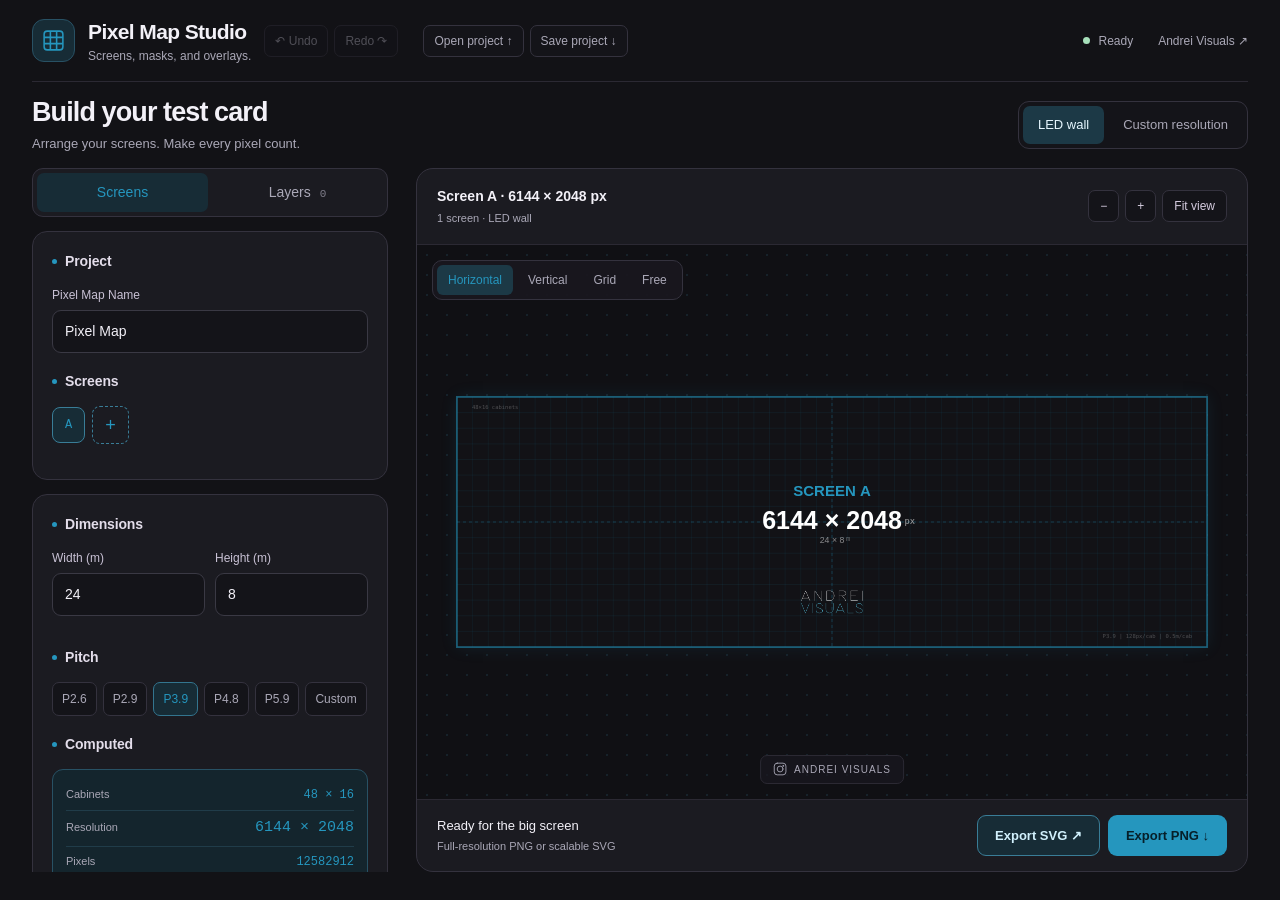
==== commit 85497408: "Render custom screen labels without the automatic SCREEN prefix" ====
--- a/index.html
+++ b/index.html
@@ -467,7 +467,7 @@
   on('iBW','input',e=>{s.borderWidth=parseInt(e.target.value);document.getElementById('iBWV').textContent=e.target.value+'px';drawAll();});
 
   on('iLabel','change',e=>{s.labelMode=e.target.value;if(e.target.value==='custom')s.screenLabel='A';renderPanel();drawAll();});
-  on('iLabelTxt','input',e=>{s.screenLabel=e.target.value||'A';drawAll();});
+  on('iLabelTxt','input',e=>{s.screenLabel=e.target.value;drawAll();});
   on('iBrand','input',e=>{s.brandName=e.target.value;drawAll();});
 
   on('iLS','input',e=>{s.logoScale=parseInt(e.target.value);document.getElementById('iLSV').textContent=e.target.value+'%';drawAll();});
@@ -602,7 +602,7 @@
     const ls=Math.min(w,h)*.06;
     ctx.font=`600 ${ls}px Arial,sans-serif`;
     ctx.fillStyle=s.accentColor;ctx.textAlign='center';ctx.textBaseline='middle';
-    ctx.fillText(`SCREEN ${label}`,cx,cy-Math.min(w,h)*.12);
+    ctx.fillText(`${s.labelMode==='custom'?'':'SCREEN '}${label}`,cx,cy-Math.min(w,h)*.12);
   }
 
   const rts=Math.min(w,h)*.10;
@@ -991,7 +991,7 @@
   }
 
   const label=getLabel(s,idx),cx=ox+w/2,cy=oy+h/2;
-  if(label){const ls=Math.min(w,h)*.06;ctx.font=`600 ${ls}px Arial,sans-serif`;ctx.fillStyle=s.accentColor;ctx.textAlign='center';ctx.textBaseline='middle';ctx.fillText(`SCREEN ${label}`,cx,cy-Math.min(w,h)*.12);}
+  if(label){const ls=Math.min(w,h)*.06;ctx.font=`600 ${ls}px Arial,sans-serif`;ctx.fillStyle=s.accentColor;ctx.textAlign='center';ctx.textBaseline='middle';ctx.fillText(`${s.labelMode==='custom'?'':'SCREEN '}${label}`,cx,cy-Math.min(w,h)*.12);}
 
   const rts=Math.min(w,h)*.10;ctx.font=`600 ${rts}px Arial,sans-serif`;ctx.fillStyle=hx(s.resTextColor,s.resTextOpacity/100);ctx.textAlign='center';ctx.textBaseline='middle';
   const rt=`${resW} × ${resH}`;const ty=cy;ctx.fillText(rt,cx,ty);
@@ -1053,7 +1053,7 @@
 
   const cx=ox+w/2,cy=oy+h/2,rts=Math.min(w,h)*.10,lo=0;
   const rOp=(s.resTextOpacity/100).toFixed(2), dOp=(s.dimTextOpacity/100).toFixed(2);
-  if(label){const ls=Math.min(w,h)*.06;o+=`<text x="${cx}" y="${cy-Math.min(w,h)*.12}" dominant-baseline="central" text-anchor="middle" font-family="Arial,sans-serif" font-weight="600" font-size="${ls}" fill="${s.accentColor}">SCREEN ${esc(label)}</text>`;}
+  if(label){const ls=Math.min(w,h)*.06;o+=`<text x="${cx}" y="${cy-Math.min(w,h)*.12}" dominant-baseline="central" text-anchor="middle" font-family="Arial,sans-serif" font-weight="600" font-size="${ls}" fill="${s.accentColor}">${s.labelMode==='custom'?'':'SCREEN '}${esc(label)}</text>`;}
   o+=`<text x="${cx}" y="${cy+lo}" text-anchor="middle" dominant-baseline="central" font-family="Arial,sans-serif" font-weight="600" font-size="${rts}" fill="${s.resTextColor}" fill-opacity="${rOp}">${resW} × ${resH}<tspan font-family="Consolas,monospace" font-size="${rts*.35}" fill-opacity="${(rOp*.6).toFixed(2)}">px</tspan></text>`;
   const ds=Math.min(w,h)*.035;
   o+=`<text x="${cx}" y="${cy+lo+rts*.7}" text-anchor="middle" font-family="Arial,sans-serif" font-size="${ds}" fill="${s.dimTextColor}" fill-opacity="${dOp}">${s.widthM} × ${s.heightM}<tspan font-size="${ds*.8}" fill-opacity="${(dOp*.7).toFixed(2)}">m</tspan></text>`;
@@ -1412,7 +1412,7 @@
   on('cResH','input',e=>{cValidateRes(e.target,'h');});
 
   on('cLabel','change',e=>{s.labelMode=e.target.value;if(e.target.value==='custom')s.screenLabel='A';renderCustomPanel();drawCustomAll();});
-  on('cLabelTxt','input',e=>{s.screenLabel=e.target.value||'A';drawCustomAll();});
+  on('cLabelTxt','input',e=>{s.screenLabel=e.target.value;drawCustomAll();});
   on('cGrid','change',e=>{s.showGrid=e.target.checked;renderCustomPanel();drawCustomAll();});
   on('cBorder','change',e=>{s.showBorder=e.target.checked;renderCustomPanel();drawCustomAll();});
   on('cBW','input',e=>{s.borderWidth=parseInt(e.target.value);document.getElementById('cBWV').textContent=e.target.value+'px';drawCustomAll();});
@@ -1573,7 +1573,7 @@
   if(label){
     const ls=Math.min(w,h)*.06;
     ctx.font=`600 ${ls}px Arial,sans-serif`;ctx.fillStyle=s.accentColor;ctx.textAlign='center';ctx.textBaseline='middle';
-    ctx.fillText(`SCREEN ${label}`,cx,cy-Math.min(w,h)*.12);
+    ctx.fillText(`${s.labelMode==='custom'?'':'SCREEN '}${label}`,cx,cy-Math.min(w,h)*.12);
   }
 
   // Resolution text with custom color & opacity
@@ -1715,7 +1715,7 @@
   }
 
   const label=getLabel(s,idx),cx=ox+w/2,cy=oy+h/2;
-  if(label){const ls=Math.min(w,h)*.06;ctx.font=`600 ${ls}px Arial,sans-serif`;ctx.fillStyle=s.accentColor;ctx.textAlign='center';ctx.textBaseline='middle';ctx.fillText(`SCREEN ${label}`,cx,cy-Math.min(w,h)*.12);}
+  if(label){const ls=Math.min(w,h)*.06;ctx.font=`600 ${ls}px Arial,sans-serif`;ctx.fillStyle=s.accentColor;ctx.textAlign='center';ctx.textBaseline='middle';ctx.fillText(`${s.labelMode==='custom'?'':'SCREEN '}${label}`,cx,cy-Math.min(w,h)*.12);}
   const rts=Math.min(w,h)*.10;ctx.font=`600 ${rts}px Arial,sans-serif`;
   ctx.fillStyle=hx(s.resTextColor,s.resTextOpacity/100);
   ctx.textAlign='center';ctx.textBaseline='middle';
@@ -1765,7 +1765,7 @@
   const cx=ox+w/2,cy=oy+h/2,rts=Math.min(w,h)*.10,lo=0;
   const rOp=(s.resTextOpacity/100).toFixed(2);
   const dOp=(s.dimTextOpacity/100).toFixed(2);
-  if(label){const ls=Math.min(w,h)*.06;o+=`<text x="${cx}" y="${cy-Math.min(w,h)*.12}" dominant-baseline="central" text-anchor="middle" font-family="Arial,sans-serif" font-weight="600" font-size="${ls}" fill="${s.accentColor}">SCREEN ${esc(label)}</text>`;}
+  if(label){const ls=Math.min(w,h)*.06;o+=`<text x="${cx}" y="${cy-Math.min(w,h)*.12}" dominant-baseline="central" text-anchor="middle" font-family="Arial,sans-serif" font-weight="600" font-size="${ls}" fill="${s.accentColor}">${s.labelMode==='custom'?'':'SCREEN '}${esc(label)}</text>`;}
   o+=`<text x="${cx}" y="${cy+lo}" text-anchor="middle" dominant-baseline="central" font-family="Arial,sans-serif" font-weight="600" font-size="${rts}" fill="${s.resTextColor}" fill-opacity="${rOp}">${resW} × ${resH}<tspan font-family="Consolas,monospace" font-size="${rts*.35}" fill-opacity="${(rOp*.6).toFixed(2)}">px</tspan></text>`;
 
   const showText=s.brandMode==='text'||s.brandMode==='both',showLogo=(s.brandMode==='logo'||s.brandMode==='both')&&s.logoDataURL;
@@ -1857,7 +1857,7 @@
   const active=appMode==='led'?S():cActive();
   const label=getLabel(active,appMode==='led'?activeIdx:customActiveIdx);
   const res=appMode==='led'?gRes(active):{resW:active.resW,resH:active.resH};
-  document.getElementById('workspaceTitle').textContent=(label?'Screen '+label:'Selected screen')+' · '+res.resW+' × '+res.resH+' px';
+  document.getElementById('workspaceTitle').textContent=(label?(active.labelMode==='custom'?label:'Screen '+label):'Selected screen')+' · '+res.resW+' × '+res.resH+' px';
 }
 
 
